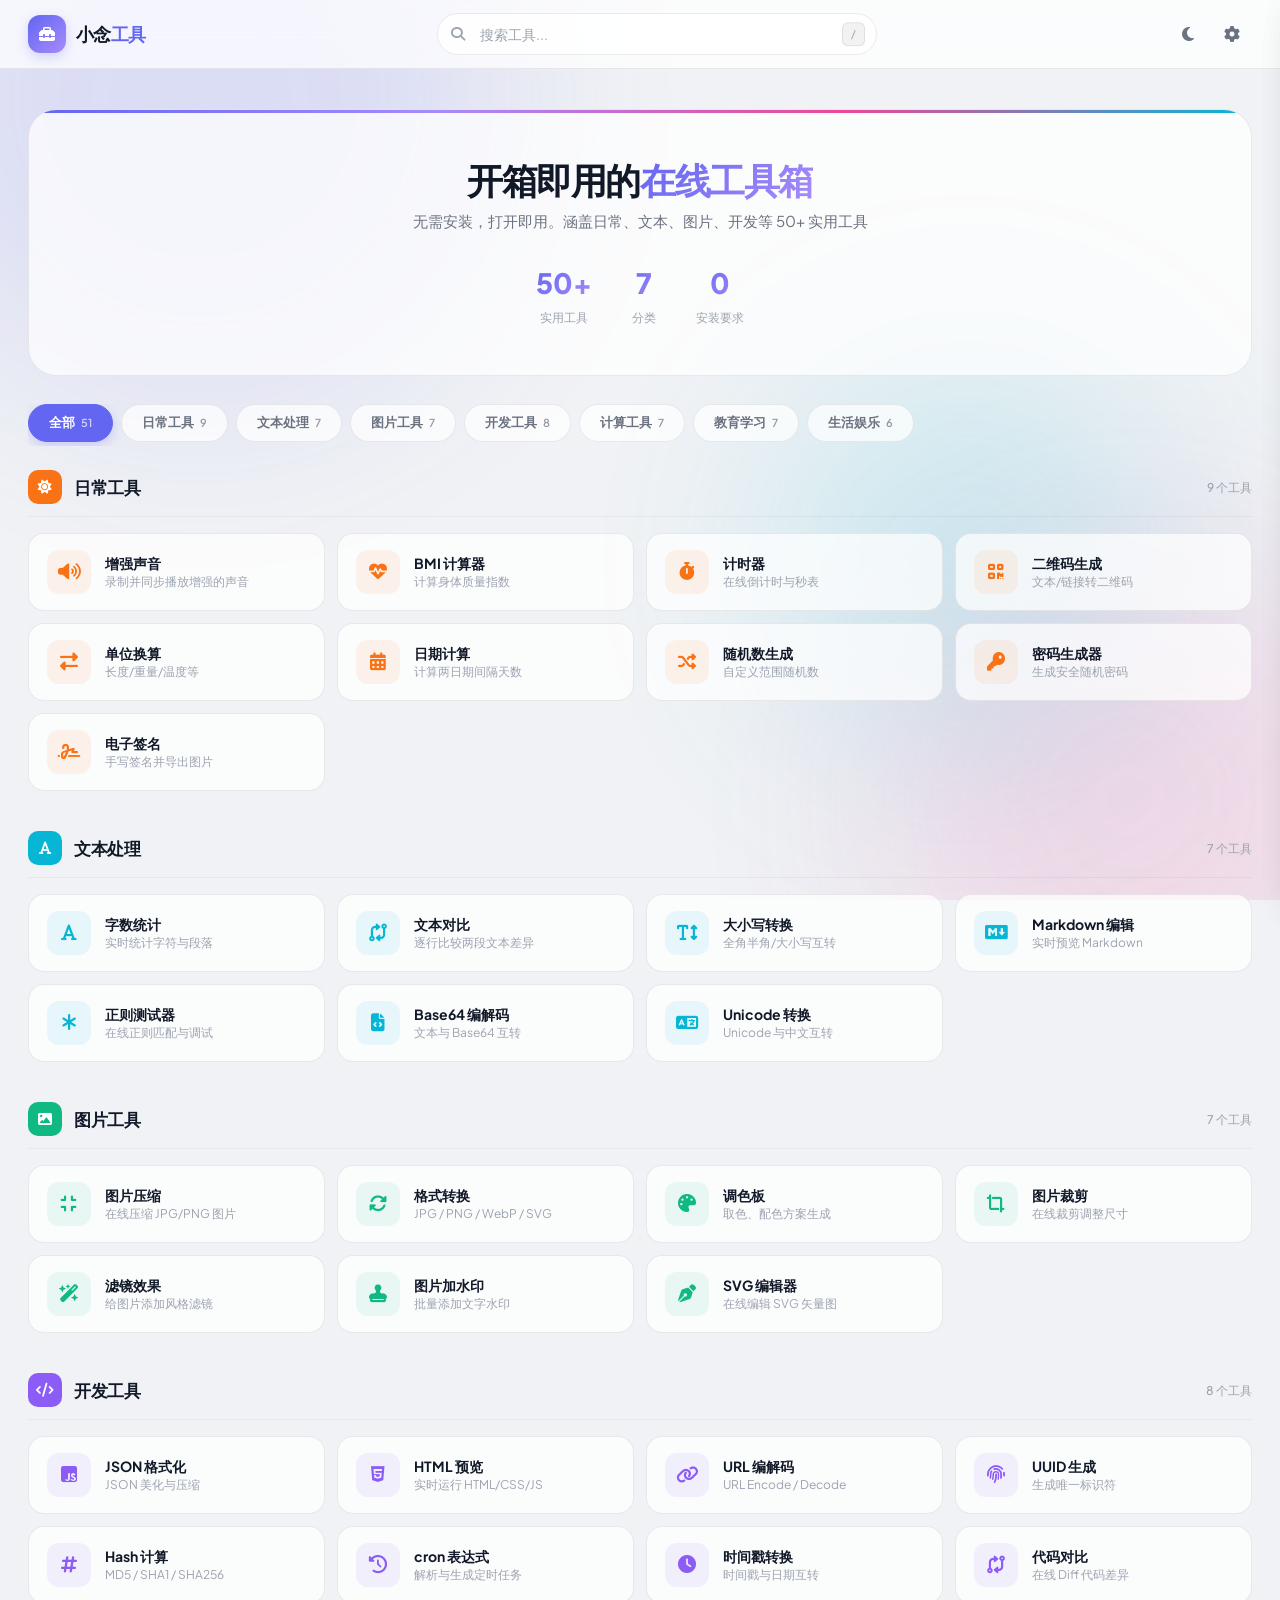
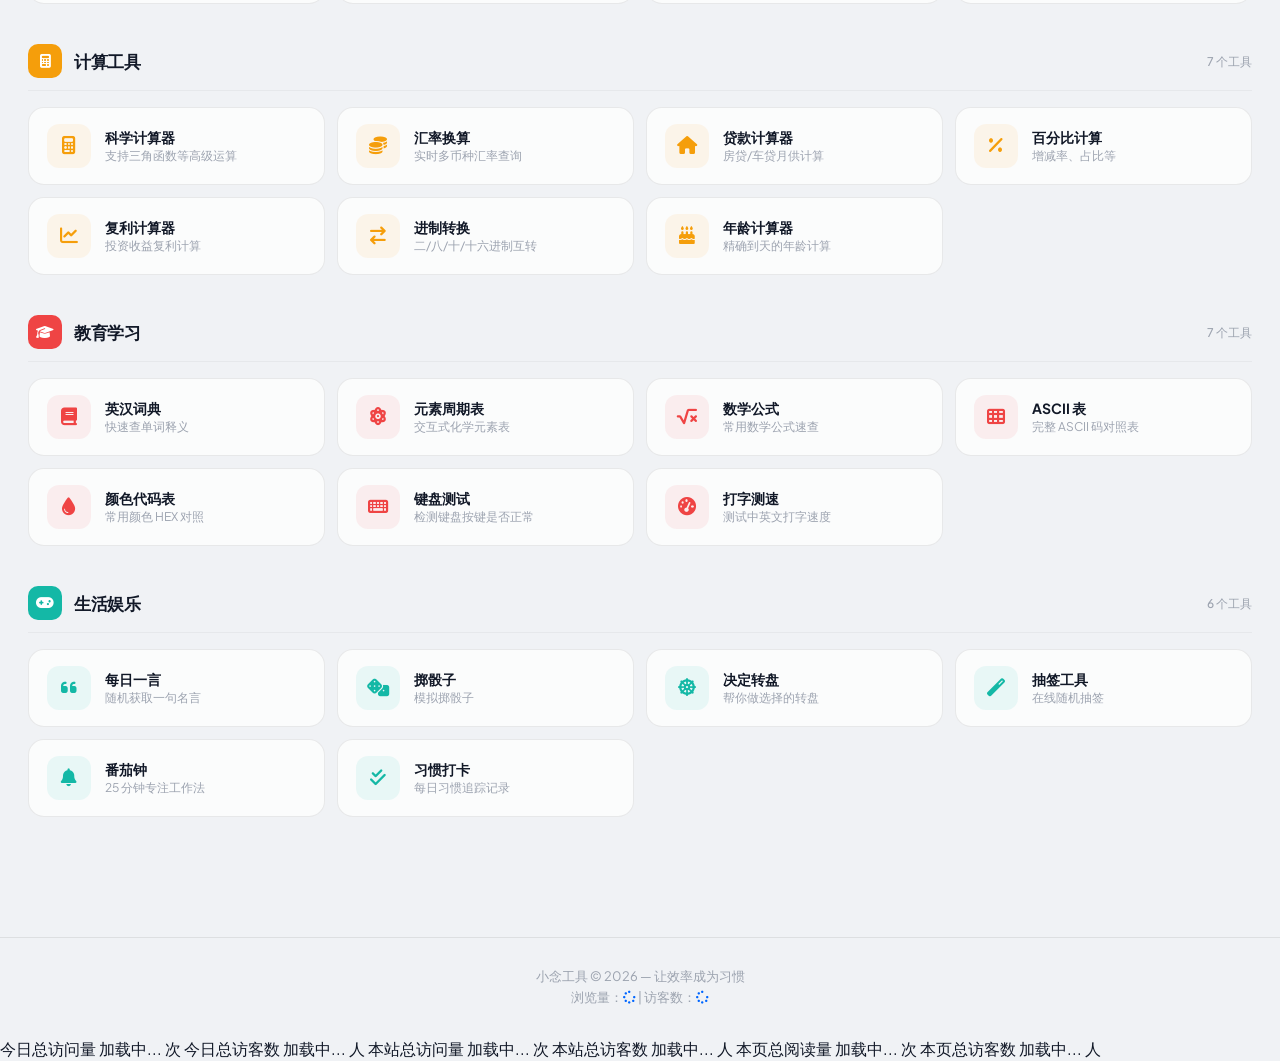
==== index.html @ d6bad523 "更新 index.html" ====
<!DOCTYPE html>
<html lang="zh-CN" data-theme="light" data-glass="off" data-blur="off">
<head>
    <meta charset="UTF-8">
    <meta name="viewport" content="width=device-width, initial-scale=1.0">
    <title>小念工具 — 在线工具箱</title>
    <link rel="preconnect" href="https://fonts.googleapis.com">
    <link rel="preconnect" href="https://fonts.gstatic.com" crossorigin>
    <link href="https://fonts.googleapis.com/css2?family=Plus+Jakarta+Sans:wght@300;400;500;600;700;800&display=swap" rel="stylesheet">
    <link rel="stylesheet" href="https://cdnjs.cloudflare.com/ajax/libs/font-awesome/6.5.1/css/all.min.css">
    <script src="data.js"></script>
    <style>
        /* ========== RESET ========== */
        *, *::before, *::after { margin:0; padding:0; box-sizing:border-box; }

        /* ========== VARIABLES ========== */
        :root {
            --bg: #f0f2f5;
            --bg-solid: #f0f2f5;
            --surface: rgba(255,255,255,0.72);
            --surface-solid: #ffffff;
            --surface-hover: rgba(255,255,255,0.85);
            --text-primary: #111827;
            --text-secondary: #6b7280;
            --text-tertiary: #9ca3af;
            --border: rgba(0,0,0,0.08);
            --border-light: rgba(0,0,0,0.04);
            --shadow-sm: 0 1px 2px rgba(0,0,0,0.05);
            --shadow-md: 0 4px 12px rgba(0,0,0,0.08);
            --shadow-lg: 0 12px 40px rgba(0,0,0,0.12);
            --shadow-hover: 0 8px 30px rgba(0,0,0,0.15);
            --accent: #6366f1;
            --accent-hover: #4f46e5;
            --accent-light: rgba(99,102,241,0.12);
            --accent-glow: rgba(99,102,241,0.25);
            --tag-bg: rgba(0,0,0,0.05);
            --tag-text: #6b7280;
            --search-bg: rgba(255,255,255,0.8);
            --overlay: rgba(0,0,0,0.4);
            --glass-bg: rgba(255,255,255,0.45);
            --glass-border: rgba(255,255,255,0.5);
            --glass-shadow: 0 8px 32px rgba(0,0,0,0.08);
            --radius-sm: 12px;
            --radius-md: 16px;
            --radius-lg: 24px;
            --radius-xl: 28px;
            --radius-full: 100px;
            --header-h: 68px;
            --transition: 0.3s cubic-bezier(0.4,0,0.2,1);
        }

        [data-theme="dark"] {
            --bg: #0f1117;
            --bg-solid: #0f1117;
            --surface: rgba(30,32,42,0.72);
            --surface-solid: #1e202a;
            --surface-hover: rgba(40,42,56,0.85);
            --text-primary: #f1f5f9;
            --text-secondary: #94a3b8;
            --text-tertiary: #64748b;
            --border: rgba(255,255,255,0.08);
            --border-light: rgba(255,255,255,0.04);
            --shadow-sm: 0 1px 2px rgba(0,0,0,0.2);
            --shadow-md: 0 4px 12px rgba(0,0,0,0.3);
            --shadow-lg: 0 12px 40px rgba(0,0,0,0.4);
            --shadow-hover: 0 8px 30px rgba(0,0,0,0.35);
            --accent: #818cf8;
            --accent-hover: #6366f1;
            --accent-light: rgba(129,140,248,0.15);
            --accent-glow: rgba(129,140,248,0.2);
            --tag-bg: rgba(255,255,255,0.06);
            --tag-text: #94a3b8;
            --search-bg: rgba(30,32,42,0.8);
            --overlay: rgba(0,0,0,0.6);
            --glass-bg: rgba(30,32,42,0.5);
            --glass-border: rgba(255,255,255,0.08);
            --glass-shadow: 0 8px 32px rgba(0,0,0,0.25);
        }

        /* ========== BASE ========== */
        html { scroll-behavior: smooth; }
        body {
            font-family: 'Plus Jakarta Sans', -apple-system, sans-serif;
            background: var(--bg);
            color: var(--text-primary);
            line-height: 1.6;
            min-height: 100vh;
            overflow-x: hidden;
            -webkit-font-smoothing: antialiased;
        }
        a { color:inherit; text-decoration:none; }
        button { cursor:pointer; border:none; background:none; font-family:inherit; }
        input, select { font-family:inherit; }

        /* ========== BACKGROUND ========== */
        .bg-layer {
            position: fixed; inset:0; z-index:-2;
            background: var(--bg);
            transition: background var(--transition);
        }
        .bg-gradients {
            position: fixed; inset:0; z-index:-1;
            pointer-events: none;
            overflow: hidden;
        }
        .bg-gradients .orb {
            position: absolute;
            border-radius: 50%;
            filter: blur(100px);
            opacity: 0.15;
            transition: opacity 0.6s ease;
        }
        .bg-gradients .orb-1 {
            width: 600px; height: 600px;
            background: var(--accent);
            top: -200px; left: -100px;
        }
        .bg-gradients .orb-2 {
            width: 500px; height: 500px;
            background: #ec4899;
            bottom: -150px; right: -100px;
        }
        .bg-gradients .orb-3 {
            width: 400px; height: 400px;
            background: #06b6d4;
            top: 40%; left: 60%;
        }

        /* Custom BG image */
        .bg-custom {
            position: fixed; inset:0; z-index:-3;
            background-size: cover;
            background-position: center;
            background-repeat: no-repeat;
            display: none;
        }
        [data-custombg="on"] .bg-custom { display: block; }
        [data-custombg="on"] .bg-layer { background: transparent; }
        [data-custombg="on"] .bg-gradients .orb { opacity: 0.08; }

        /* ========== GLASS MODE ========== */
        [data-glass="on"] .header {
            background: var(--glass-bg) !important;
            backdrop-filter: blur(24px) saturate(1.4);
            -webkit-backdrop-filter: blur(24px) saturate(1.4);
            border-color: var(--glass-border) !important;
        }
        [data-glass="on"] .tool-card {
            background: var(--glass-bg);
            backdrop-filter: blur(16px) saturate(1.2);
            -webkit-backdrop-filter: blur(16px) saturate(1.2);
            border-color: var(--glass-border);
            box-shadow: var(--glass-shadow);
        }
        [data-glass="on"] .cat-tab {
            background: var(--glass-bg);
            backdrop-filter: blur(12px);
            -webkit-backdrop-filter: blur(12px);
            border-color: var(--glass-border);
        }
        [data-glass="on"] .cat-tab.active {
            background: var(--accent);
            border-color: var(--accent);
        }
        [data-glass="on"] .search-input {
            background: var(--glass-bg);
            backdrop-filter: blur(12px);
            -webkit-backdrop-filter: blur(12px);
            border-color: var(--glass-border);
        }
        [data-glass="on"] .settings-panel {
            background: var(--glass-bg);
            backdrop-filter: blur(24px) saturate(1.4);
            -webkit-backdrop-filter: blur(24px) saturate(1.4);
            border-color: var(--glass-border);
        }
        [data-glass="on"] .mobile-nav {
            background: var(--glass-bg);
            backdrop-filter: blur(24px) saturate(1.4);
            -webkit-backdrop-filter: blur(24px) saturate(1.4);
        }
        [data-glass="on"] .hero-card {
            background: var(--glass-bg);
            backdrop-filter: blur(20px);
            -webkit-backdrop-filter: blur(20px);
            border-color: var(--glass-border);
        }
        [data-glass="on"] .icon-btn:hover {
            background: var(--glass-bg);
        }
        [data-glass="on"] .back-to-top {
            background: var(--glass-bg);
            backdrop-filter: blur(16px);
            -webkit-backdrop-filter: blur(16px);
            border-color: var(--glass-border);
        }

        /* ========== HEADER ========== */
        .header {
            position: sticky; top:0; z-index:100;
            background: var(--surface);
            border-bottom: 1px solid var(--border);
            backdrop-filter: blur(20px) saturate(1.2);
            -webkit-backdrop-filter: blur(20px) saturate(1.2);
            transition: all var(--transition);
        }
        .header-inner {
            max-width: 1280px; margin:0 auto;
            padding: 0 28px;
            height: var(--header-h);
            display: flex; align-items:center; justify-content:space-between;
            gap: 16px;
        }
        .logo {
            display: flex; align-items:center; gap:10px;
            flex-shrink:0; font-weight:700; font-size:18px;
        }
        .logo-mark {
            width:38px; height:38px;
            background: linear-gradient(135deg, var(--accent), #a78bfa);
            border-radius: var(--radius-sm);
            display: flex; align-items:center; justify-content:center;
            color:#fff; font-size:16px;
            box-shadow: 0 4px 12px var(--accent-glow);
        }
        .logo-text { font-weight:800; letter-spacing:-0.03em; }
        .logo-text span { color: var(--accent); }

        /* Search */
        .search-wrap {
            flex:1; max-width:440px; position:relative;
        }
        .search-wrap .search-icon {
            position:absolute; left:14px; top:50%; transform:translateY(-50%);
            color:var(--text-tertiary); font-size:14px; pointer-events:none;
        }
        .search-wrap .search-kbd {
            position:absolute; right:12px; top:50%; transform:translateY(-50%);
            font-size:11px; color:var(--text-tertiary);
            background:var(--tag-bg); padding:2px 8px;
            border-radius:6px; border:1px solid var(--border);
            pointer-events:none; font-family:inherit;
        }
        .search-input {
            width:100%; height:42px;
            padding:0 5px 0 42px;
            background: var(--search-bg);
            border:1px solid var(--border);
            border-radius: var(--radius-full);
            font-size:14px; color:var(--text-primary);
            outline:none; transition:all var(--transition);
        }
        .search-input::placeholder { color:var(--text-tertiary); }
        .search-input:focus {
            border-color:var(--accent);
            box-shadow: 0 0 0 3px var(--accent-light);
        }

        /* Header actions */
        .header-actions { display:flex; align-items:center; gap:4px; flex-shrink:0; }
        .icon-btn {
            width:40px; height:40px;
            border-radius:var(--radius-sm);
            display:flex; align-items:center; justify-content:center;
            color:var(--text-secondary); font-size:16px;
            transition:all var(--transition); position:relative;
        }
        .icon-btn:hover { background:var(--tag-bg); color:var(--text-primary); }
        .icon-btn.active { color:var(--accent); background:var(--accent-light); }
        .menu-btn { display:none; }

        /* ========== HERO ========== */
        .hero {
            max-width:1280px; margin:0 auto;
            padding: 40px 28px 0;
        }
        .hero-card {
            background: var(--surface);
            border: 1px solid var(--border);
            border-radius: var(--radius-xl);
            padding: 48px 40px;
            text-align: center;
            position: relative;
            overflow: hidden;
            transition: all var(--transition);
        }
        .hero-card::before {
            content:'';
            position:absolute; top:0; left:0; right:0; height:3px;
            background: linear-gradient(90deg, var(--accent), #a78bfa, #ec4899, #06b6d4);
        }
        .hero-card h1 {
            font-size:36px; font-weight:800;
            letter-spacing:-0.04em; line-height:1.2;
            margin-bottom:8px;
        }
        .hero-card h1 .gradient {
            background: linear-gradient(135deg, var(--accent), #a78bfa);
            -webkit-background-clip:text; -webkit-text-fill-color:transparent;
            background-clip:text;
        }
        .hero-card p {
            font-size:15px; color:var(--text-secondary);
            max-width:500px; margin:0 auto 28px;
        }
        .hero-stats {
            display:flex; justify-content:center; gap:40px;
        }
        .hero-stat { text-align:center; }
        .hero-stat .num {
            font-size:28px; font-weight:800;
            background: linear-gradient(135deg, var(--accent), #a78bfa);
            -webkit-background-clip:text; -webkit-text-fill-color:transparent;
            background-clip:text;
        }
        .hero-stat .label {
            font-size:12px; color:var(--text-tertiary);
            margin-top:2px; font-weight:500;
        }

        /* ========== CATEGORIES ========== */
        .cats-section {
            max-width:1280px; margin:0 auto;
            padding: 28px 28px 0;
        }
        .cat-tabs {
            display:flex; gap:8px;
            overflow-x:auto; padding-bottom:4px;
            scrollbar-width:none;
        }
        .cat-tabs::-webkit-scrollbar { display:none; }
        .cat-tab {
            padding:9px 20px;
            border-radius: var(--radius-full);
            font-size:13px; font-weight:600;
            color:var(--text-secondary);
            background: var(--surface);
            border:1px solid var(--border);
            white-space:nowrap;
            transition:all var(--transition);
            flex-shrink:0;
        }
        .cat-tab:hover {
            border-color:var(--accent); color:var(--accent);
        }
        .cat-tab.active {
            background:var(--accent); color:#fff;
            border-color:var(--accent);
            box-shadow: 0 4px 12px var(--accent-glow);
        }
        .cat-tab .cnt {
            display:inline-block; margin-left:4px;
            font-size:11px; opacity:0.7;
        }

        /* ========== TOOLS GRID ========== */
        .tools-section {
            max-width:1280px; margin:0 auto;
            padding: 24px 28px 80px;
        }
        .cat-group { margin-bottom:40px; }
        .cat-group.hidden { display:none; }
        .cat-head {
            display:flex; align-items:center; gap:12px;
            margin-bottom:16px; padding-bottom:12px;
            border-bottom:1px solid var(--border-light);
        }
        .cat-head .ci {
            width:34px; height:34px;
            border-radius:10px;
            display:flex; align-items:center; justify-content:center;
            font-size:14px; color:#fff; flex-shrink:0;
        }
        .cat-head h2 { font-size:17px; font-weight:700; letter-spacing:-0.02em; }
        .cat-head .cc {
            font-size:12px; color:var(--text-tertiary); margin-left:auto; font-weight:500;
        }

        .tools-grid {
            display:grid;
            grid-template-columns: repeat(auto-fill, minmax(240px,1fr));
            gap:12px;
        }

        .tool-card {
            display:flex; align-items:center; gap:14px;
            padding:16px 18px;
            background:var(--surface);
            border:1px solid var(--border);
            border-radius:var(--radius-md);
            transition:all var(--transition);
            cursor:pointer; position:relative;
            overflow:hidden;
        }
        .tool-card::after {
            content:'';
            position:absolute; inset:0;
            background: linear-gradient(135deg, transparent 50%, var(--accent-light));
            opacity:0; transition:opacity var(--transition);
            pointer-events:none;
        }
        .tool-card:hover {
            transform:translateY(-3px);
            box-shadow:var(--shadow-hover);
            border-color:var(--accent);
        }
        .tool-card:hover::after { opacity:1; }
        .tool-card:hover .tool-icon { transform:scale(1.1); }
        .tool-card:active { transform:translateY(-1px); }

        .tool-icon {
            width:44px; height:44px;
            border-radius:var(--radius-sm);
            display:flex; align-items:center; justify-content:center;
            font-size:18px; flex-shrink:0;
            position:relative; z-index:1;
            transition:transform var(--transition);
        }
        .tool-info { flex:1; min-width:0; position:relative; z-index:1; }
        .tool-name { font-size:14px; font-weight:700; line-height:1.3; margin-bottom:2px; }
        .tool-desc {
            font-size:12px; color:var(--text-tertiary); line-height:1.4;
            white-space:nowrap; overflow:hidden; text-overflow:ellipsis;
        }
        .tool-arrow {
            color:var(--text-tertiary); font-size:12px;
            opacity:0; transform:translateX(-4px);
            transition:all var(--transition);
            position:relative; z-index:1;
        }
        .tool-card:hover .tool-arrow {
            opacity:1; transform:translateX(0); color:var(--accent);
        }

        /* ========== NO RESULTS ========== */
        .no-results { display:none; text-align:center; padding:60px 24px; }
        .no-results.show { display:block; }
        .no-results .icon { font-size:48px; margin-bottom:16px; opacity:0.3; }
        .no-results p { font-size:15px; color:var(--text-secondary); }
        .no-results .hint { font-size:13px; color:var(--text-tertiary); margin-top:4px; }

        /* ========== SETTINGS PANEL ========== */
        .settings-panel {
            position:fixed; top:0; right:-380px;
            width:360px; height:100vh;
            background:var(--surface-solid);
            border-left:1px solid var(--border);
            z-index:300;
            transition:right 0.35s cubic-bezier(0.4,0,0.2,1);
            overflow-y:auto;
            box-shadow:var(--shadow-lg);
        }
        .settings-panel.open { right:0; }
        .settings-overlay {
            position:fixed; inset:0;
            background:var(--overlay);
            z-index:299;
            opacity:0; pointer-events:none;
            transition:opacity 0.3s ease;
        }
        .settings-overlay.open { opacity:1; pointer-events:auto; }

        .sp-header {
            display:flex; align-items:center; justify-content:space-between;
            padding:20px 24px;
            border-bottom:1px solid var(--border);
            position:sticky; top:0;
            background:inherit; z-index:1;
        }
        .sp-header h2 {
            font-size:16px; font-weight:700;
        }
        .sp-close {
            width:36px; height:36px;
            border-radius:var(--radius-sm);
            display:flex; align-items:center; justify-content:center;
            color:var(--text-secondary); font-size:18px;
            transition:all var(--transition);
        }
        .sp-close:hover { background:var(--tag-bg); color:var(--text-primary); }

        .sp-body { padding:24px; }

        /* User card */
        .user-card {
            display:flex; align-items:center; gap:14px;
            padding:20px;
            background:var(--accent-light);
            border-radius:var(--radius-md);
            margin-bottom:24px;
        }
        .user-avatar {
            width:48px; height:48px;
            border-radius:50%;
            background:linear-gradient(135deg, var(--accent), #a78bfa);
            display:flex; align-items:center; justify-content:center;
            color:#fff; font-size:20px; flex-shrink:0;
        }
        .user-info h3 { font-size:15px; font-weight:700; }
        .user-info p { font-size:12px; color:var(--text-secondary); margin-top:2px; }

        .sp-section { margin-bottom:28px; }
        .sp-section-title {
            font-size:11px; font-weight:700;
            text-transform:uppercase; letter-spacing:0.08em;
            color:var(--text-tertiary); margin-bottom:14px;
            padding:0 4px;
        }

        /* Toggle row */
        .toggle-row {
            display:flex; align-items:center; justify-content:space-between;
            padding:12px 4px;
        }
        .toggle-row + .toggle-row { border-top:1px solid var(--border-light); }
        .toggle-info { display:flex; align-items:center; gap:12px; }
        .toggle-icon {
            width:36px; height:36px;
            border-radius:10px;
            display:flex; align-items:center; justify-content:center;
            font-size:14px; color:var(--accent);
            background:var(--accent-light); flex-shrink:0;
        }
        .toggle-text .tt { font-size:14px; font-weight:600; }
        .toggle-text .td { font-size:12px; color:var(--text-tertiary); margin-top:1px; }

        /* Toggle switch */
        .switch {
            position:relative; width:48px; height:28px; flex-shrink:0;
        }
        .switch input { opacity:0; width:0; height:0; }
        .switch .slider {
            position:absolute; inset:0;
            background:var(--border);
            border-radius:var(--radius-full);
            cursor:pointer; transition:all var(--transition);
        }
        .switch .slider::before {
            content:'';
            position:absolute; width:22px; height:22px;
            left:3px; top:3px;
            background:#fff; border-radius:50%;
            transition:all var(--transition);
            box-shadow: 0 1px 3px rgba(0,0,0,0.15);
        }
        .switch input:checked + .slider {
            background:var(--accent);
        }
        .switch input:checked + .slider::before {
            transform:translateX(20px);
        }

        /* Upload area */
        .upload-area {
            border:2px dashed var(--border);
            border-radius:var(--radius-md);
            padding:24px;
            text-align:center;
            cursor:pointer;
            transition:all var(--transition);
            position:relative;
            overflow:hidden;
        }
        .upload-area:hover {
            border-color:var(--accent);
            background:var(--accent-light);
        }
        .upload-area .ua-icon {
            font-size:28px; color:var(--text-tertiary);
            margin-bottom:8px;
        }
        .upload-area .ua-text {
            font-size:13px; color:var(--text-secondary); font-weight:500;
        }
        .upload-area .ua-hint {
            font-size:11px; color:var(--text-tertiary); margin-top:4px;
        }
        .upload-area input { display:none; }

        .bg-preview {
            display:none; margin-top:12px;
            border-radius:var(--radius-sm);
            overflow:hidden; position:relative;
        }
        .bg-preview.show { display:block; }
        .bg-preview img {
            width:100%; height:120px;
            object-fit:cover; display:block;
        }
        .bg-preview .remove-bg {
            position:absolute; top:8px; right:8px;
            width:28px; height:28px;
            border-radius:50%;
            background:rgba(0,0,0,0.5); color:#fff;
            display:flex; align-items:center; justify-content:center;
            font-size:12px; transition:all var(--transition);
        }
        .bg-preview .remove-bg:hover { background:rgba(239,68,68,0.8); }

        /* Login button */
        .login-btn {
            width:100%; padding:12px;
            background:var(--accent); color:#fff;
            border-radius:var(--radius-full);
            font-size:14px; font-weight:600;
            transition:all var(--transition);
            display:flex; align-items:center; justify-content:center; gap:8px;
        }
        .login-btn:hover {
            background:var(--accent-hover);
            box-shadow:0 4px 16px var(--accent-glow);
        }

        /* ========== MOBILE NAV ========== */
        .mobile-overlay {
            display:none; position:fixed; inset:0;
            background:var(--overlay); z-index:200;
            opacity:0; transition:opacity 0.3s ease;
        }
        .mobile-overlay.open { display:block; opacity:1; }
        .mobile-nav {
            position:fixed; top:0; right:-300px;
            width:280px; height:100vh;
            background:var(--surface-solid);
            z-index:201;
            transition:right 0.35s cubic-bezier(0.4,0,0.2,1);
            padding:20px; overflow-y:auto;
            box-shadow:var(--shadow-lg);
        }
        .mobile-nav.open { right:0; }
        .mn-header {
            display:flex; align-items:center; justify-content:space-between;
            margin-bottom:24px;
        }
        .mn-close {
            width:36px; height:36px;
            border-radius:var(--radius-sm);
            display:flex; align-items:center; justify-content:center;
            color:var(--text-secondary); font-size:18px;
        }
        .mn-close:hover { background:var(--tag-bg); }
        .mn-section { margin-bottom:20px; }
        .mn-section h3 {
            font-size:11px; font-weight:700;
            text-transform:uppercase; letter-spacing:0.08em;
            color:var(--text-tertiary); margin-bottom:8px; padding:0 8px;
        }
        .mn-item {
            display:flex; align-items:center; gap:12px;
            padding:10px 8px; border-radius:var(--radius-sm);
            font-size:14px; color:var(--text-secondary);
            transition:all var(--transition);
        }
        .mn-item:hover { background:var(--tag-bg); color:var(--text-primary); }
        .mn-item i { width:20px; text-align:center; }
        .mn-divider { height:1px; background:var(--border); margin:16px 0; }

        /* ========== BACK TO TOP ========== */
        .back-to-top {
            position:fixed; bottom:28px; right:28px;
            width:46px; height:46px;
            border-radius:50%;
            background:var(--surface-solid);
            border:1px solid var(--border);
            box-shadow:var(--shadow-md);
            display:flex; align-items:center; justify-content:center;
            color:var(--text-secondary); font-size:16px;
            z-index:50; opacity:0;
            transform:translateY(10px);
            pointer-events:none;
            transition:all var(--transition);
        }
        .back-to-top.show {
            opacity:1; transform:translateY(0); pointer-events:auto;
        }
        .back-to-top:hover {
            background:var(--accent); color:#fff;
            border-color:var(--accent);
            box-shadow:0 4px 16px var(--accent-glow);
        }

        /* ========== FOOTER ========== */
        .footer {
            border-top:1px solid var(--border);
            padding:28px; text-align:center;
        }
        .footer p { font-size:13px; color:var(--text-tertiary); }

        /* ========== THEME TRANSITION ========== */
        .theme-transition,
        .theme-transition * { transition: background 0.4s ease, color 0.4s ease, border-color 0.4s ease, box-shadow 0.4s ease !important; }

        /* ========== RESPONSIVE ========== */
        @media (max-width:768px) {
            :root { --header-h:58px; }
            .hero { padding:24px 16px 0; }
            .hero-card { padding:32px 20px; }
            .hero-card h1 { font-size:24px; }
            .hero-card p { font-size:14px; }
            .hero-stats { gap:24px; }
            .hero-stat .num { font-size:22px; }

            .header-inner { padding:0 16px; gap:10px; }
            .logo-text { display:none; }
            .search-wrap .search-kbd { display:none; }
            .menu-btn { display:flex; }

            .cats-section { padding:20px 16px 0; }
            .cat-tab { padding:7px 14px; font-size:12px; }

            .tools-section { padding:20px 16px 60px; }
            .tools-grid { grid-template-columns: 1fr 1fr; gap:10px; }
            .tool-card { padding:12px; gap:10px; }
            .tool-icon { width:38px; height:38px; font-size:15px; }
            .tool-name { font-size:13px; }
            .tool-desc { font-size:11px; }
            .tool-arrow { display:none; }
            .cat-head h2 { font-size:15px; }

            .settings-panel { width:100%; right:-100%; }
        }

        @media (max-width:400px) {
            .tools-grid { grid-template-columns:1fr; }
        }

        @media (min-width:1024px) {
            .tools-grid { grid-template-columns: repeat(4,1fr); }
        }

        /* ========== SCROLLBAR ========== */
        ::-webkit-scrollbar { width:6px; }
        ::-webkit-scrollbar-track { background:transparent; }
        ::-webkit-scrollbar-thumb { background:var(--border); border-radius:3px; }
        ::-webkit-scrollbar-thumb:hover { background:var(--text-tertiary); }
    </style>
</head>
<body>

    <!-- Background layers -->
    <div class="bg-custom" id="bgCustom"></div>
    <div class="bg-layer"></div>
    <div class="bg-gradients">
        <div class="orb orb-1"></div>
        <div class="orb orb-2"></div>
        <div class="orb orb-3"></div>
    </div>

    <!-- ===== HEADER ===== -->
    <header class="header">
        <div class="header-inner">
            <a href="#" class="logo" onclick="resetAll();return false;">
                <div class="logo-mark"><i class="fa-solid fa-toolbox"></i></div>
                <div class="logo-text">小念<span>工具</span></div>
            </a>
            <div class="search-wrap">
                <i class="fa-solid fa-magnifying-glass search-icon"></i>
                <input type="text" class="search-input" id="searchInput" placeholder="搜索工具..." autocomplete="off">
                <span class="search-kbd">/</span>
            </div>
            <div class="header-actions">
                <button class="icon-btn" id="themeToggle" title="切换主题">
                    <i class="fa-solid fa-moon"></i>
                </button>
                <button class="icon-btn" id="settingsBtn" title="设置">
                    <i class="fa-solid fa-gear"></i>
                </button>
                <button class="icon-btn menu-btn" id="menuBtn" title="菜单">
                    <i class="fa-solid fa-bars"></i>
                </button>
            </div>
        </div>
    </header>

    <!-- ===== HERO ===== -->
    <section class="hero">
        <div class="hero-card">
            <h1>开箱即用的<span class="gradient">在线工具箱</span></h1>
            <p>无需安装，打开即用。涵盖日常、文本、图片、开发等 50+ 实用工具</p>
            <div class="hero-stats">
                <div class="hero-stat"><div class="num">50+</div><div class="label">实用工具</div></div>
                <div class="hero-stat"><div class="num">7</div><div class="label">分类</div></div>
                <div class="hero-stat"><div class="num">0</div><div class="label">安装要求</div></div>
            </div>
        </div>
    </section>

    <!-- ===== CATEGORIES ===== -->
    <section class="cats-section">
        <div class="cat-tabs" id="catTabs"></div>
    </section>

    <!-- ===== TOOLS ===== -->
    <main class="tools-section" id="toolsContainer"></main>

    <!-- No results -->
    <div class="no-results" id="noResults">
        <div class="icon"><i class="fa-regular fa-face-meh"></i></div>
        <p>没有找到相关工具</p>
        <div class="hint">换个关键词试试</div>
    </div>

    <!-- ===== FOOTER ===== -->
    <footer class="footer">
        <p>小念工具 &copy; 2026 &mdash; 让效率成为习惯<br>浏览量：<span id="busuanzi_site_pv" style="color:#0066ff;font-weight:bold"><i class="fa fa-spinner fa-spin"></i></span> | 访客数：<span id="busuanzi_site_uv" style="color:#0066ff;font-weight:bold"><i class="fa fa-spinner fa-spin"></i></span></p>
    </footer>
<script src="//cdn.busuanzi.cc/busuanzi/3.6.9/busuanzi.min.js" defer></script>
今日总访问量 <span id="busuanzi_today_pv">加载中...</span> 次
今日总访客数 <span id="busuanzi_today_uv">加载中...</span> 人
本站总访问量 <span id="busuanzi_site_pv">加载中...</span> 次
本站总访客数 <span id="busuanzi_site_uv">加载中...</span> 人
本页总阅读量 <span id="busuanzi_page_pv">加载中...</span> 次
本页总访客数 <span id="busuanzi_page_uv">加载中...</span> 人
    <!-- ===== SETTINGS PANEL ===== -->
    <div class="settings-overlay" id="settingsOverlay"></div>
    <aside class="settings-panel" id="settingsPanel">
        <div class="sp-header">
            <h2>设置</h2>
            <button class="sp-close" id="spClose"><i class="fa-solid fa-xmark"></i></button>
        </div>
        <div class="sp-body">
            <!-- 外观设置 -->
            <div class="sp-section">
                <div class="sp-section-title">外观设置</div>

                <div class="toggle-row">
                    <div class="toggle-info">
                        <div class="toggle-icon"><i class="fa-solid fa-circle-half-stroke"></i></div>
                        <div class="toggle-text">
                            <div class="tt">深色模式</div>
                            <div class="td">切换亮色 / 暗色主题</div>
                        </div>
                    </div>
                    <label class="switch">
                        <input type="checkbox" id="darkModeToggle">
                        <span class="slider"></span>
                    </label>
                </div>

                <div class="toggle-row">
                    <div class="toggle-info">
                        <div class="toggle-icon"><i class="fa-solid fa-droplet"></i></div>
                        <div class="toggle-text">
                            <div class="tt">玻璃质感</div>
                            <div class="td">卡片与面板显示毛玻璃效果</div>
                        </div>
                    </div>
                    <label class="switch">
                        <input type="checkbox" id="glassToggle">
                        <span class="slider"></span>
                    </label>
                </div>

                <div class="toggle-row">
                    <div class="toggle-info">
                        <div class="toggle-icon"><i class="fa-solid fa-wand-magic-sparkles"></i></div>
                        <div class="toggle-text">
                            <div class="tt">背景模糊</div>
                            <div class="td">对自定义背景图应用模糊</div>
                        </div>
                    </div>
                    <label class="switch">
                        <input type="checkbox" id="blurToggle">
                        <span class="slider"></span>
                    </label>
                </div>
            </div>

            <!-- 背景设置 -->
            <div class="sp-section">
                <div class="sp-section-title">自定义背景</div>

                <div class="upload-area" id="uploadArea">
                    <div class="ua-icon"><i class="fa-solid fa-cloud-arrow-up"></i></div>
                    <div class="ua-text">点击或拖拽上传背景图片</div>
                    <div class="ua-hint">支持 JPG / PNG / WebP，建议 1920x1080</div>
                    <input type="file" id="bgUpload" accept="image/*">
                </div>

                <div class="bg-preview" id="bgPreview">
                    <img id="bgPreviewImg" src="" alt="背景预览">
                    <button class="remove-bg" id="removeBg" title="移除背景"><i class="fa-solid fa-xmark"></i></button>
                </div>

                <div style="height:12px"></div>

                <div class="toggle-row" style="padding:8px 4px">
                    <div class="toggle-info">
                        <div class="toggle-icon"><i class="fa-solid fa-image"></i></div>
                        <div class="toggle-text">
                            <div class="tt">启用自定义背景</div>
                            <div class="td">开启后使用上传的图片作为背景</div>
                        </div>
                    </div>
                    <label class="switch">
                        <input type="checkbox" id="customBgToggle">
                        <span class="slider"></span>
                    </label>
                </div>
            </div>

            <!-- 使用提示 -->
            <div class="sp-section">
                <div class="sp-section-title">推荐搭配</div>
                <div style="padding:12px 4px; font-size:13px; color:var(--text-secondary); line-height:1.7;">
                    <p style="margin-bottom:8px"><strong style="color:var(--text-primary)">最佳效果：</strong></p>
                    <p>1. 上传一张高清风景或渐变背景图</p>
                    <p>2. 开启「玻璃质感」让卡片呈现毛玻璃效果</p>
                    <p>3. 开启「背景模糊」让背景更加柔和</p>
                    <p>4. 三者搭配使用，界面即刻焕然一新</p>
                </div>
            </div>
        </div>
    </aside>

    <!-- ===== MOBILE NAV ===== -->
    <div class="mobile-overlay" id="mobileOverlay"></div>
    <nav class="mobile-nav" id="mobileNav">
        <div class="mn-header">
            <div class="logo">
                <div class="logo-mark"><i class="fa-solid fa-toolbox"></i></div>
                <div class="logo-text">工具<span>盒子</span></div>
            </div>
            <button class="mn-close" id="mnClose"><i class="fa-solid fa-xmark"></i></button>
        </div>
        <div class="mn-section">
            <h3>快捷操作</h3>
            <a class="mn-item" id="mnSettings"><i class="fa-solid fa-gear"></i><span>设置面板</span></a>
            <a class="mn-item" id="mnTheme"><i class="fa-solid fa-circle-half-stroke"></i><span>切换主题</span></a>
        </div>
        <div class="mn-divider"></div>
        <div class="mn-section">
            <h3>分类</h3>
            <div id="mnCategories"></div>
        </div>
    </nav>

    <!-- Back to top -->
    <button class="back-to-top" id="backToTop"><i class="fa-solid fa-arrow-up"></i></button>

<script async src="https://busuanzi.ibruce.info/busuanzi/2.3/busuanzi.pure.mini.js"></script>

    <script>
    // ==================== RENDER ====================
    const container = document.getElementById('toolsContainer');
    const noResults = document.getElementById('noResults');
    const tabsEl = document.getElementById('catTabs');

    // Build category tabs
    function buildTabs() {
        let html = `<button class="cat-tab active" data-cat="all">全部 <span class="cnt">${tools.length}</span></button>`;
        catOrder.forEach(k => {
            const c = cats[k];
            const n = tools.filter(t=>t.cat===k).length;
            html += `<button class="cat-tab" data-cat="${k}">${c.name} <span class="cnt">${n}</span></button>`;
        });
        tabsEl.innerHTML = html;
    }

    // Build mobile categories
    function buildMobileCats() {
        const el = document.getElementById('mnCategories');
        let html = `<a class="mn-item" data-mcat="all"><i class="fa-solid fa-border-all"></i><span>全部工具</span></a>`;
        catOrder.forEach(k => {
            const c = cats[k];
            html += `<a class="mn-item" data-mcat="${k}"><i class="${c.icon}"></i><span>${c.name}</span></a>`;
        });
        el.innerHTML = html;

        el.querySelectorAll('[data-mcat]').forEach(a => {
            a.addEventListener('click', e => {
                e.preventDefault();
                setCat(a.dataset.mcat);
                closeMobileNav();
                window.scrollTo({top:0, behavior:'smooth'});
            });
        });
    }

    function renderTools(filterCat='all', q='') {
        container.innerHTML = '';
        const query = q.toLowerCase().trim();
        let count = 0;
        const showCats = filterCat==='all' ? catOrder : [filterCat];

        showCats.forEach(ck => {
            const ci = cats[ck];
            const items = tools.filter(t => {
                if (t.cat !== ck) return false;
                if (query) return t.name.toLowerCase().includes(query) || t.desc.toLowerCase().includes(query);
                return true;
            });
            if (!items.length) return;
            count += items.length;

            const g = document.createElement('div');
            g.className = 'cat-group';
            g.innerHTML = `
                <div class="cat-head">
                    <div class="ci" style="background:${ci.color}"><i class="${ci.icon}"></i></div>
                    <h2>${ci.name}</h2>
                    <span class="cc">${items.length} 个工具</span>
                </div>
                <div class="tools-grid">
                    ${items.map(t => `
                        <a class="tool-card" href="${t.url}" title="${t.name} — ${t.desc}">
                            <div class="tool-icon" style="background:${ci.color}14;color:${ci.color}">
                                <i class="${t.icon}"></i>
                            </div>
                            <div class="tool-info">
                                <div class="tool-name">${hl(t.name,query)}</div>
                                <div class="tool-desc">${t.desc}</div>
                            </div>
                            <div class="tool-arrow"><i class="fa-solid fa-chevron-right"></i></div>
                        </a>
                    `).join('')}
                </div>`;
            container.appendChild(g);

            g.querySelectorAll('.tool-card').forEach((card,i) => {
                card.style.opacity='0'; card.style.transform='translateY(14px)';
                setTimeout(()=>{
                    card.style.transition='opacity 0.4s ease, transform 0.4s ease, box-shadow 0.25s ease, border-color 0.25s ease';
                    card.style.opacity='1'; card.style.transform='translateY(0)';
                }, 30 + i*25);
            });
        });

        noResults.classList.toggle('show', count===0);
    }

    function hl(text, q) {
        if (!q) return text;
        const r = new RegExp(`(${q.replace(/[.*+?^${}()|[\]\\]/g,'\\$&')})`, 'gi');
        return text.replace(r, '<mark style="background:var(--accent-light);color:var(--accent);border-radius:3px;padding:0 2px;">$1</mark>');
    }

    function setCat(cat) {
        tabsEl.querySelectorAll('.cat-tab').forEach(t => t.classList.toggle('active', t.dataset.cat===cat));
        activeCat = cat;
        renderTools(cat, document.getElementById('searchInput').value);
    }

    // ==================== TABS CLICK ====================
    let activeCat = 'all';
    tabsEl.addEventListener('click', e => {
        const tab = e.target.closest('.cat-tab');
        if (!tab) return;
        setCat(tab.dataset.cat);
    });

    // ==================== SEARCH ====================
    let searchTimer;
    document.getElementById('searchInput').addEventListener('input', e => {
        clearTimeout(searchTimer);
        searchTimer = setTimeout(() => renderTools(activeCat, e.target.value), 120);
    });

    // Keyboard shortcut
    document.addEventListener('keydown', e => {
        if (e.key === '/' && document.activeElement.tagName !== 'INPUT') {
            e.preventDefault();
            document.getElementById('searchInput').focus();
        }
        if (e.key === 'Escape') {
            closeSettings(); closeMobileNav();
            document.getElementById('searchInput').blur();
        }
    });

    // ==================== THEME ====================
    const html = document.documentElement;
    const themeBtn = document.getElementById('themeToggle');
    const darkToggle = document.getElementById('darkModeToggle');

    function applyTheme(t) {
        html.classList.add('theme-transition');
        html.setAttribute('data-theme', t);
        localStorage.setItem('tb-theme', t);
        themeBtn.querySelector('i').className = t==='dark' ? 'fa-solid fa-sun' : 'fa-solid fa-moon';
        darkToggle.checked = t==='dark';
        setTimeout(()=>html.classList.remove('theme-transition'), 500);
    }

    const saved = localStorage.getItem('tb-theme');
    const prefersDark = window.matchMedia('(prefers-color-scheme:dark)').matches;
    applyTheme(saved || (prefersDark ? 'dark' : 'light'));

    themeBtn.addEventListener('click', () => applyTheme(html.getAttribute('data-theme')==='dark' ? 'light' : 'dark'));
    darkToggle.addEventListener('change', () => applyTheme(darkToggle.checked ? 'dark' : 'light'));

    // ==================== GLASS TOGGLE ====================
    const glassToggle = document.getElementById('glassToggle');
    function applyGlass(on) {
        html.setAttribute('data-glass', on ? 'on' : 'off');
        localStorage.setItem('tb-glass', on ? 'on' : 'off');
        glassToggle.checked = on;
    }
    applyGlass(localStorage.getItem('tb-glass')==='on');
    glassToggle.addEventListener('change', () => applyGlass(glassToggle.checked));

    // ==================== BLUR TOGGLE ====================
    const blurToggle = document.getElementById('blurToggle');
    function applyBlur(on) {
        const bgC = document.getElementById('bgCustom');
        if (on) {
            bgC.style.filter = 'blur(12px) brightness(0.95)';
            bgC.style.transform = 'scale(1.08)';
        } else {
            bgC.style.filter = '';
            bgC.style.transform = '';
        }
        localStorage.setItem('tb-blur', on ? 'on' : 'off');
        blurToggle.checked = on;
    }
    applyBlur(localStorage.getItem('tb-blur')==='on');
    blurToggle.addEventListener('change', () => applyBlur(blurToggle.checked));

    // ==================== CUSTOM BG ====================
    const bgUpload = document.getElementById('bgUpload');
    const uploadArea = document.getElementById('uploadArea');
    const bgCustom = document.getElementById('bgCustom');
    const bgPreview = document.getElementById('bgPreview');
    const bgPreviewImg = document.getElementById('bgPreviewImg');
    const customBgToggle = document.getElementById('customBgToggle');
    const removeBgBtn = document.getElementById('removeBg');

    function applyCustomBg(on) {
        html.setAttribute('data-custombg', on ? 'on' : 'off');
        localStorage.setItem('tb-custombg', on ? 'on' : 'off');
        customBgToggle.checked = on;
    }

    // Restore saved bg
    const savedBg = localStorage.getItem('tb-bg-image');
    if (savedBg) {
        bgCustom.style.backgroundImage = `url(${savedBg})`;
        bgPreviewImg.src = savedBg;
        bgPreview.classList.add('show');
    }
    applyCustomBg(localStorage.getItem('tb-custombg')==='on');

    customBgToggle.addEventListener('change', () => {
        if (customBgToggle.checked && !savedBg) {
            customBgToggle.checked = false;
            uploadArea.style.borderColor = 'var(--accent)';
            setTimeout(()=>uploadArea.style.borderColor='', 1000);
            return;
        }
        applyCustomBg(customBgToggle.checked);
    });

    uploadArea.addEventListener('click', () => bgUpload.click());
    uploadArea.addEventListener('dragover', e => { e.preventDefault(); uploadArea.style.borderColor='var(--accent)'; uploadArea.style.background='var(--accent-light)'; });
    uploadArea.addEventListener('dragleave', () => { uploadArea.style.borderColor=''; uploadArea.style.background=''; });
    uploadArea.addEventListener('drop', e => {
        e.preventDefault();
        uploadArea.style.borderColor=''; uploadArea.style.background='';
        if (e.dataTransfer.files.length) handleBgFile(e.dataTransfer.files[0]);
    });
    bgUpload.addEventListener('change', () => { if (bgUpload.files.length) handleBgFile(bgUpload.files[0]); });

    function handleBgFile(file) {
        if (!file.type.startsWith('image/')) return;
        const reader = new FileReader();
        reader.onload = e => {
            const dataUrl = e.target.result;
            bgCustom.style.backgroundImage = `url(${dataUrl})`;
            bgPreviewImg.src = dataUrl;
            bgPreview.classList.add('show');
            localStorage.setItem('tb-bg-image', dataUrl);
            localStorage.setItem('tb-bg-saved', 'true');
            applyCustomBg(true);
            // Auto-enable glass for best effect
            if (!glassToggle.checked) {
                applyGlass(true);
            }
        };
        reader.readAsDataURL(file);
    }

    removeBgBtn.addEventListener('click', () => {
        bgCustom.style.backgroundImage = '';
        bgPreview.classList.remove('show');
        bgPreviewImg.src = '';
        localStorage.removeItem('tb-bg-image');
        localStorage.removeItem('tb-bg-saved');
        applyCustomBg(false);
        bgUpload.value = '';
    });

    // ==================== SETTINGS PANEL ====================
    const settingsBtn = document.getElementById('settingsBtn');
    const settingsPanel = document.getElementById('settingsPanel');
    const settingsOverlay = document.getElementById('settingsOverlay');
    const spClose = document.getElementById('spClose');

    function openSettings() {
        settingsPanel.classList.add('open');
        settingsOverlay.classList.add('open');
        document.body.style.overflow='hidden';
    }
    function closeSettings() {
        settingsPanel.classList.remove('open');
        settingsOverlay.classList.remove('open');
        document.body.style.overflow='';
    }
    settingsBtn.addEventListener('click', openSettings);
    spClose.addEventListener('click', closeSettings);
    settingsOverlay.addEventListener('click', closeSettings);

    // ==================== MOBILE NAV ====================
    const menuBtn = document.getElementById('menuBtn');
    const mobileNav = document.getElementById('mobileNav');
    const mobileOverlay = document.getElementById('mobileOverlay');
    const mnClose = document.getElementById('mnClose');

    function openMobileNav() {
        mobileNav.classList.add('open');
        mobileOverlay.classList.add('open');
        document.body.style.overflow='hidden';
    }
    function closeMobileNav() {
        mobileNav.classList.remove('open');
        mobileOverlay.classList.remove('open');
        document.body.style.overflow='';
    }
    menuBtn.addEventListener('click', openMobileNav);
    mnClose.addEventListener('click', closeMobileNav);
    mobileOverlay.addEventListener('click', closeMobileNav);

    document.getElementById('mnSettings').addEventListener('click', e => {
        e.preventDefault(); closeMobileNav(); openSettings();
    });
    document.getElementById('mnTheme').addEventListener('click', e => {
        e.preventDefault(); applyTheme(html.getAttribute('data-theme')==='dark'?'light':'dark');
    });

    // ==================== BACK TO TOP ====================
    const backBtn = document.getElementById('backToTop');
    window.addEventListener('scroll', () => backBtn.classList.toggle('show', window.scrollY > 400));
    backBtn.addEventListener('click', () => window.scrollTo({top:0, behavior:'smooth'}));

    // ==================== RESET ====================
    function resetAll() {
        document.getElementById('searchInput').value = '';
        setCat('all');
        window.scrollTo({top:0, behavior:'smooth'});
    }

    // ==================== INIT ====================
    buildTabs();
    buildMobileCats();
    renderTools();
    </script>
</body>
</html>
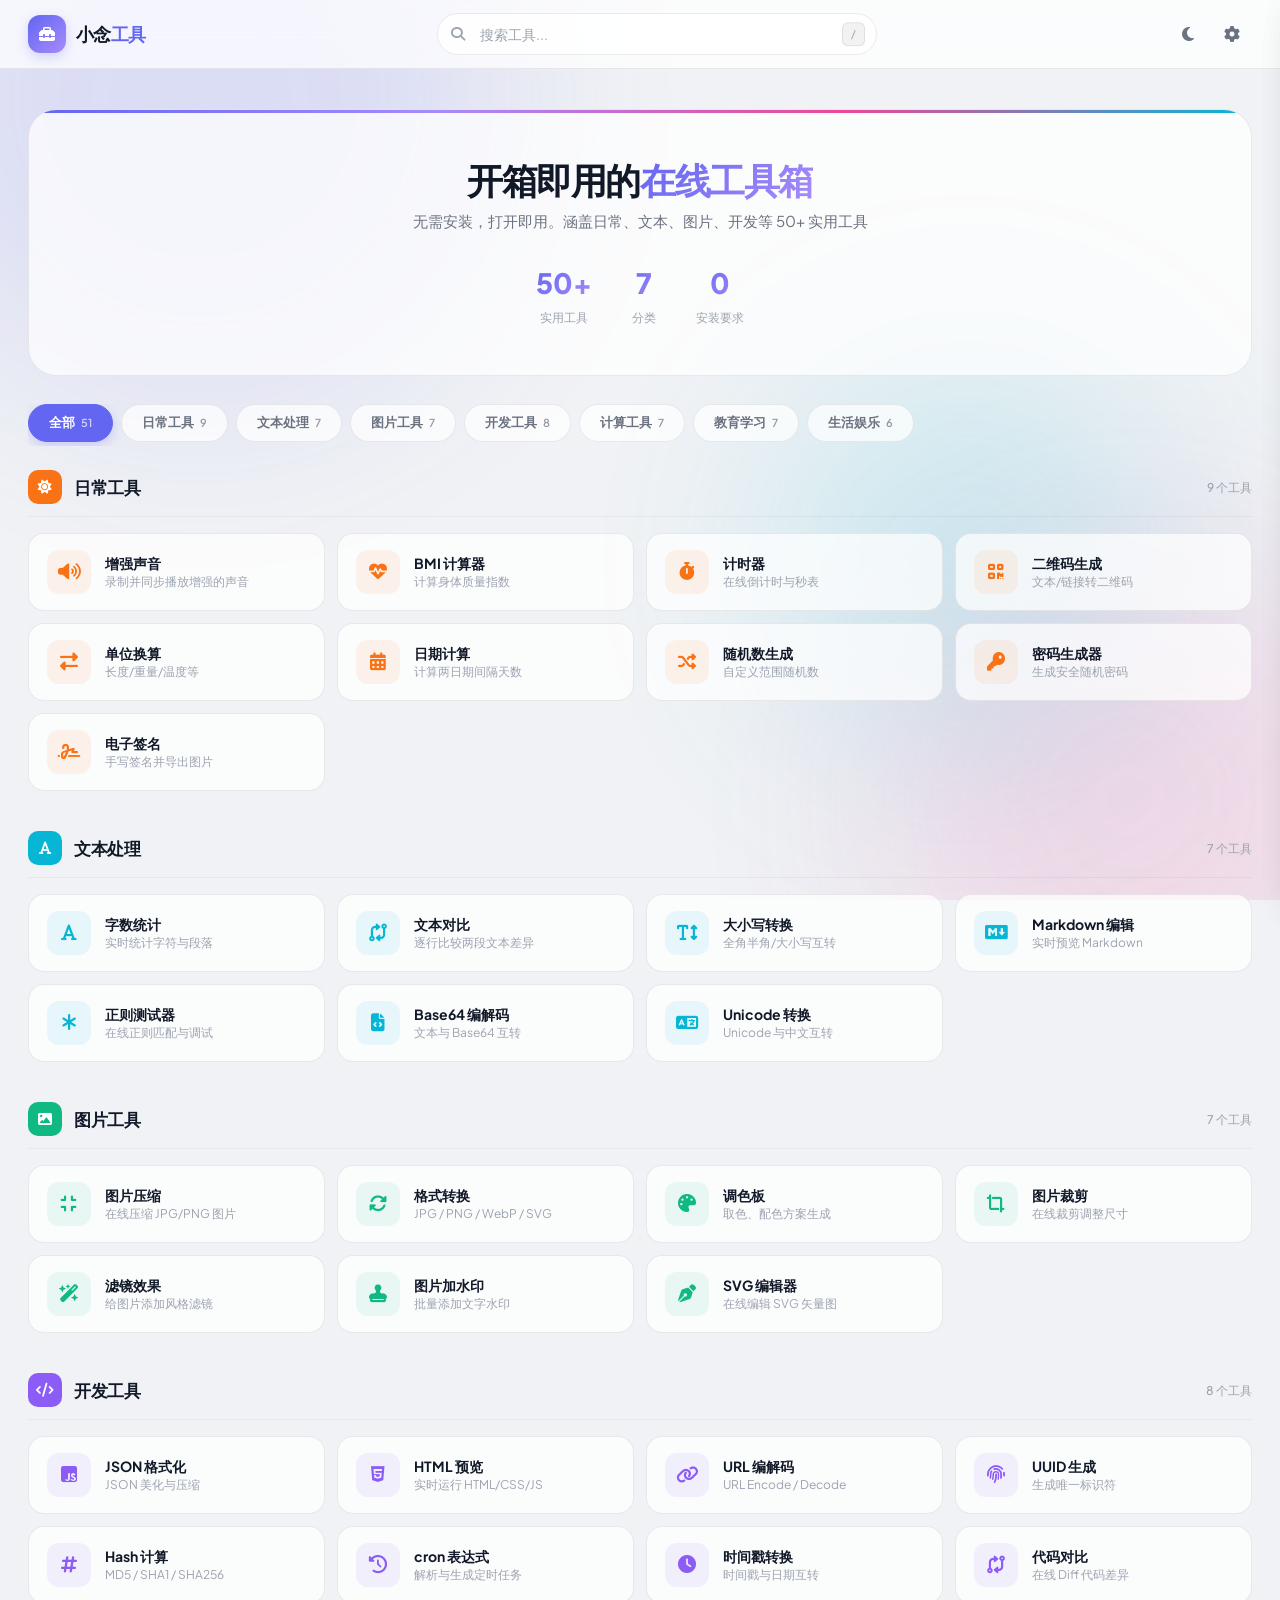
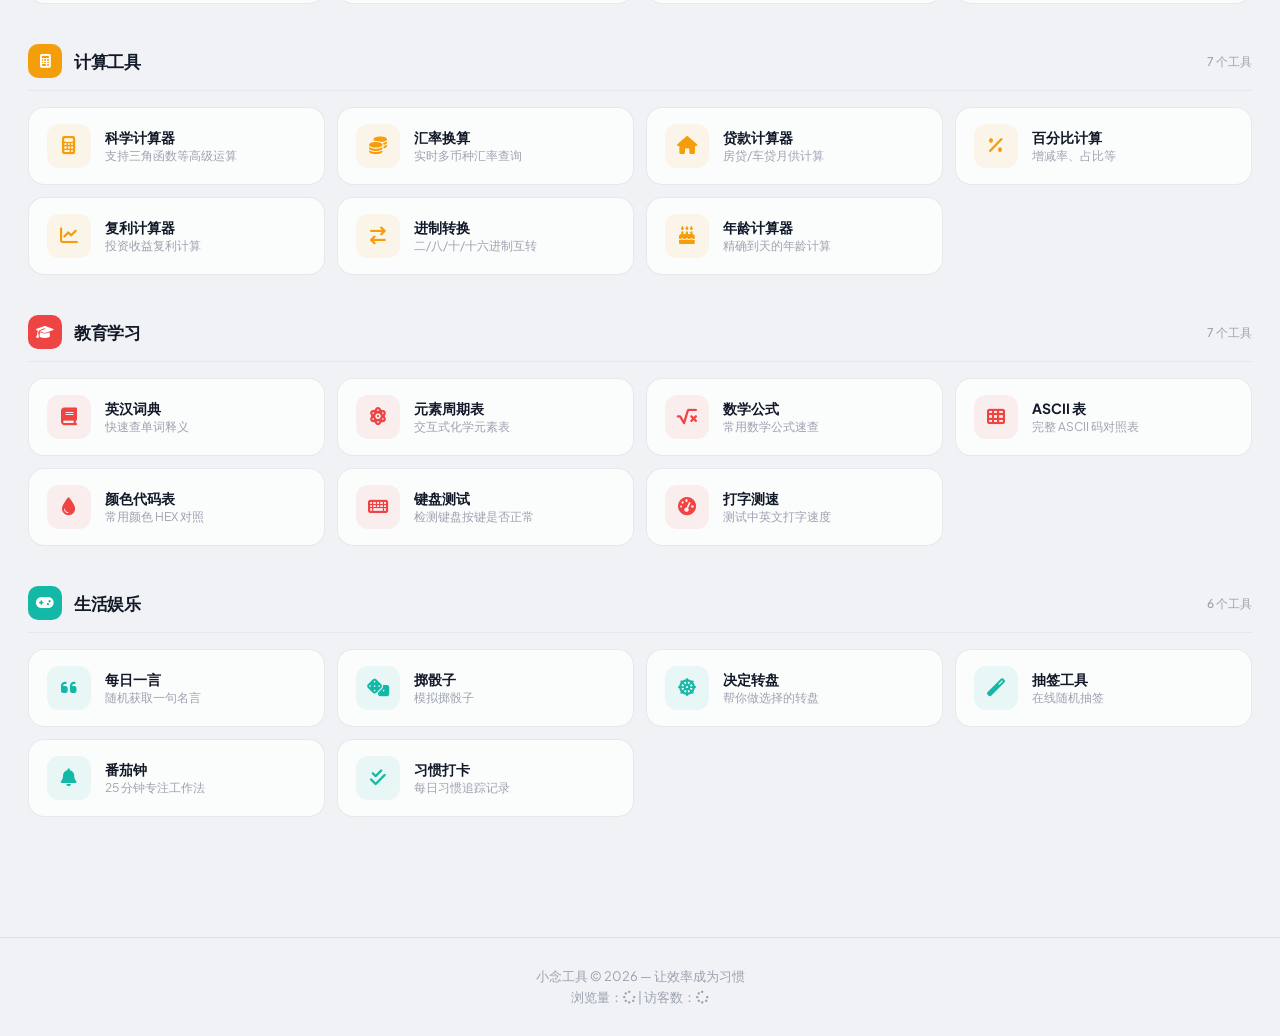
==== commit c2593edc: "更新 index.html" ====
--- a/index.html
+++ b/index.html
@@ -802,15 +802,9 @@
 
     <!-- ===== FOOTER ===== -->
     <footer class="footer">
-        <p>小念工具 &copy; 2026 &mdash; 让效率成为习惯<br>浏览量：<span id="busuanzi_site_pv" style="color:#0066ff;font-weight:bold"><i class="fa fa-spinner fa-spin"></i></span> | 访客数：<span id="busuanzi_site_uv" style="color:#0066ff;font-weight:bold"><i class="fa fa-spinner fa-spin"></i></span></p>
+        <p>小念工具 &copy; 2026 &mdash; 让效率成为习惯<br>浏览量：<span id="busuanzi_site_pv"><i class="fa fa-spinner fa-spin"></i></span> | 访客数：<span id="busuanzi_site_uv"><i class="fa fa-spinner fa-spin"></i></span></p>
     </footer>
 <script src="//cdn.busuanzi.cc/busuanzi/3.6.9/busuanzi.min.js" defer></script>
-今日总访问量 <span id="busuanzi_today_pv">加载中...</span> 次
-今日总访客数 <span id="busuanzi_today_uv">加载中...</span> 人
-本站总访问量 <span id="busuanzi_site_pv">加载中...</span> 次
-本站总访客数 <span id="busuanzi_site_uv">加载中...</span> 人
-本页总阅读量 <span id="busuanzi_page_pv">加载中...</span> 次
-本页总访客数 <span id="busuanzi_page_uv">加载中...</span> 人
     <!-- ===== SETTINGS PANEL ===== -->
     <div class="settings-overlay" id="settingsOverlay"></div>
     <aside class="settings-panel" id="settingsPanel">
@@ -937,8 +931,6 @@
 
     <!-- Back to top -->
     <button class="back-to-top" id="backToTop"><i class="fa-solid fa-arrow-up"></i></button>
-
-<script async src="https://busuanzi.ibruce.info/busuanzi/2.3/busuanzi.pure.mini.js"></script>
 
     <script>
     // ==================== RENDER ====================
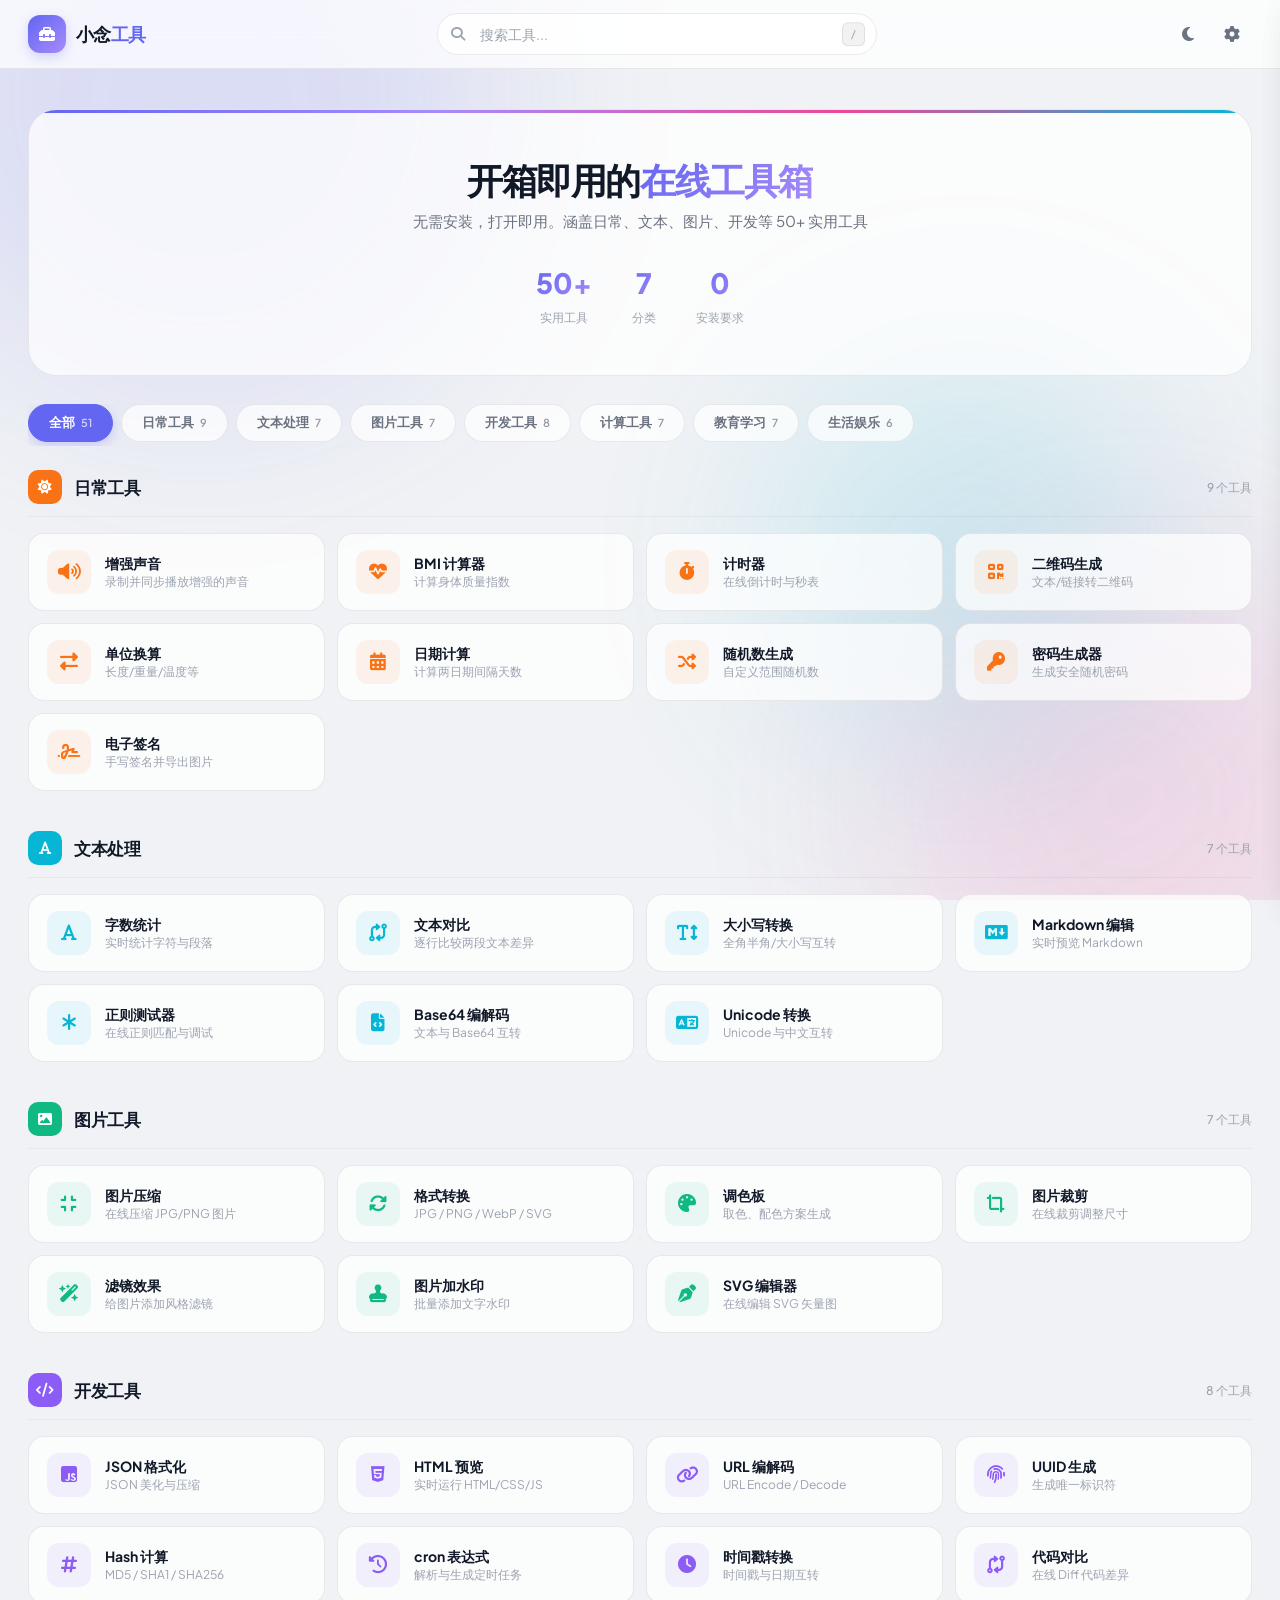
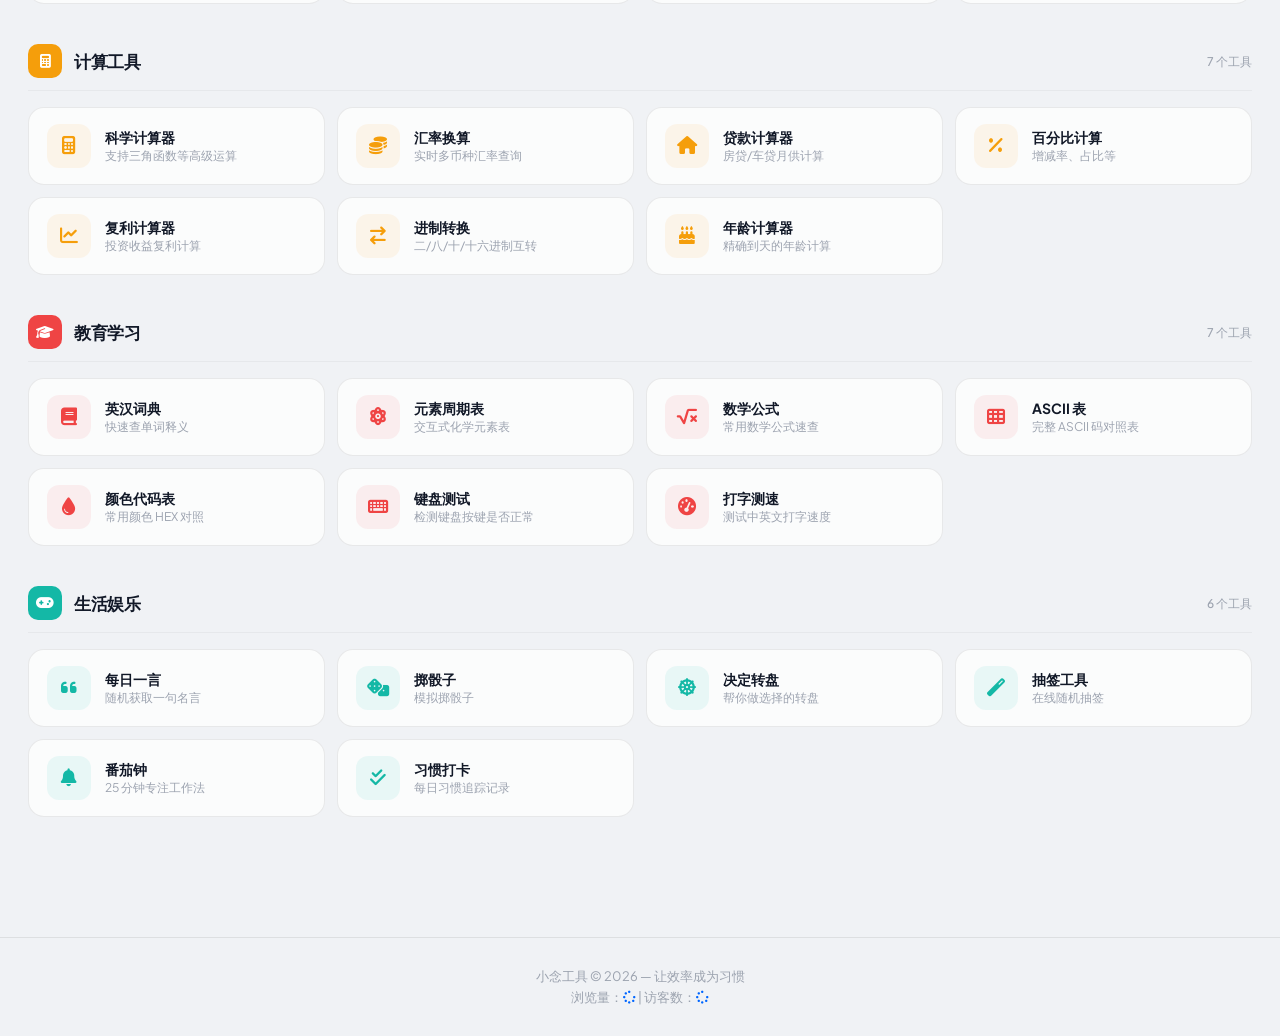
==== commit 19479d23: "更新 index.html" ====
--- a/index.html
+++ b/index.html
@@ -802,7 +802,7 @@
 
     <!-- ===== FOOTER ===== -->
     <footer class="footer">
-        <p>小念工具 &copy; 2026 &mdash; 让效率成为习惯<br>浏览量：<span id="busuanzi_site_pv"><i class="fa fa-spinner fa-spin"></i></span> | 访客数：<span id="busuanzi_site_uv"><i class="fa fa-spinner fa-spin"></i></span></p>
+        <p>小念工具 &copy; 2026 &mdash; 让效率成为习惯<br>浏览量：<span id="busuanzi_site_pv" style="color:#0066ff;font-weight:bold"><i class="fa fa-spinner fa-spin"></i></span> | 访客数：<span id="busuanzi_site_uv" style="color:#0066ff;font-weight:bold"><i class="fa fa-spinner fa-spin"></i></span></p>
     </footer>
 <script src="//cdn.busuanzi.cc/busuanzi/3.6.9/busuanzi.min.js" defer></script>
     <!-- ===== SETTINGS PANEL ===== -->
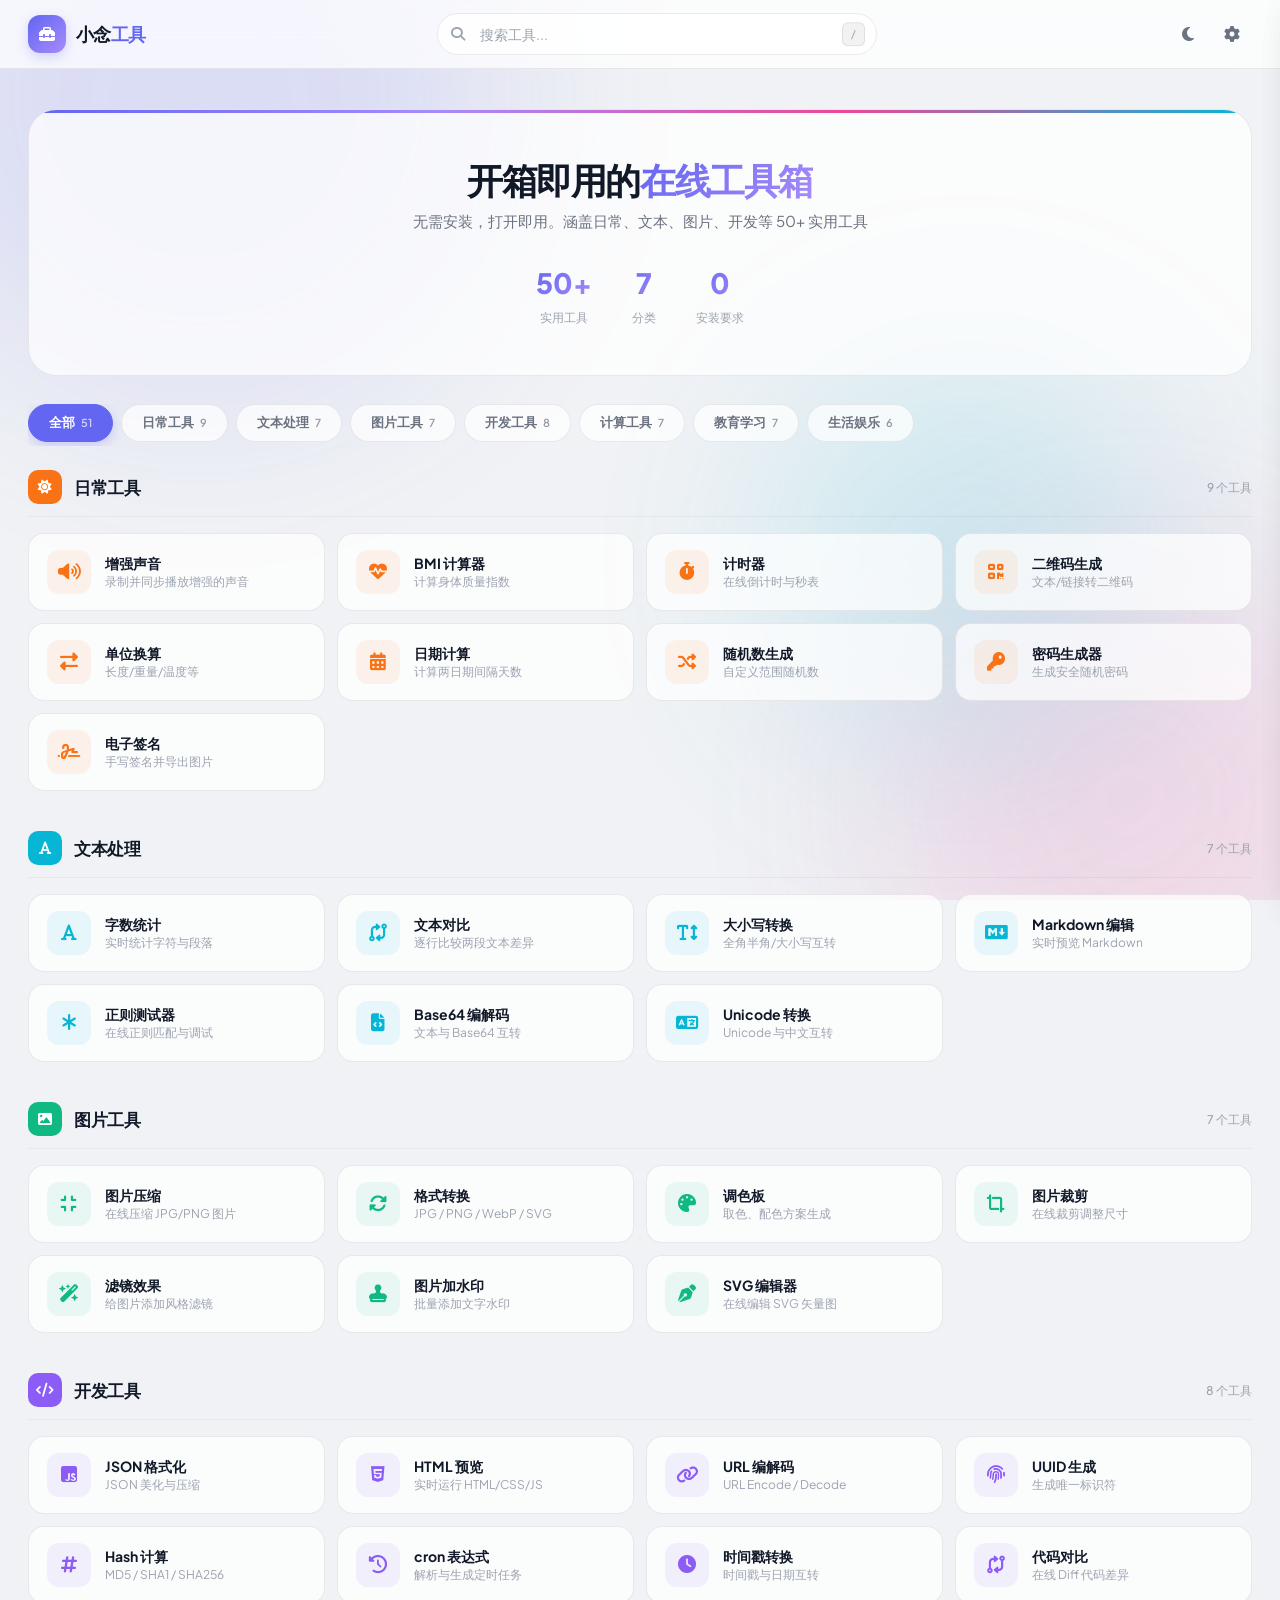
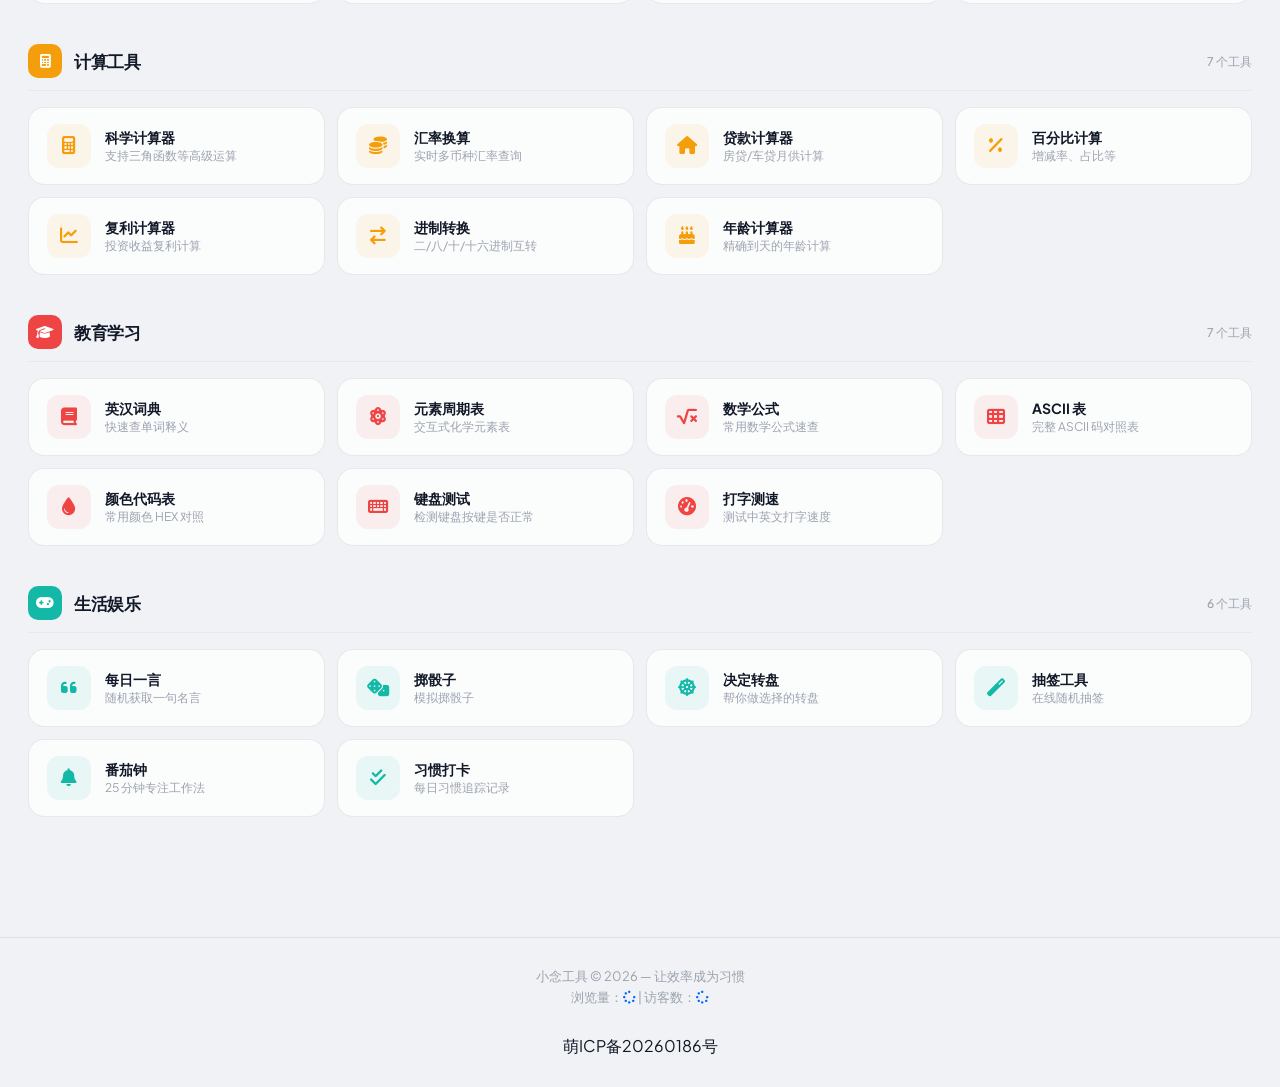
==== commit bf06f36f: "更新 index.html" ====
--- a/index.html
+++ b/index.html
@@ -802,7 +802,7 @@
 
     <!-- ===== FOOTER ===== -->
     <footer class="footer">
-        <p>小念工具 &copy; 2026 &mdash; 让效率成为习惯<br>浏览量：<span id="busuanzi_site_pv" style="color:#0066ff;font-weight:bold"><i class="fa fa-spinner fa-spin"></i></span> | 访客数：<span id="busuanzi_site_uv" style="color:#0066ff;font-weight:bold"><i class="fa fa-spinner fa-spin"></i></span></p>
+        <p>小念工具 &copy; 2026 &mdash; 让效率成为习惯<br>浏览量：<span id="busuanzi_site_pv" style="color:#0066ff;font-weight:bold"><i class="fa fa-spinner fa-spin"></i></span> | 访客数：<span id="busuanzi_site_uv" style="color:#0066ff;font-weight:bold"><i class="fa fa-spinner fa-spin"></i></span></p><br><a href="https://icp.gov.moe/?keyword=20260186" target="_blank">萌ICP备20260186号</a>
     </footer>
 <script src="//cdn.busuanzi.cc/busuanzi/3.6.9/busuanzi.min.js" defer></script>
     <!-- ===== SETTINGS PANEL ===== -->
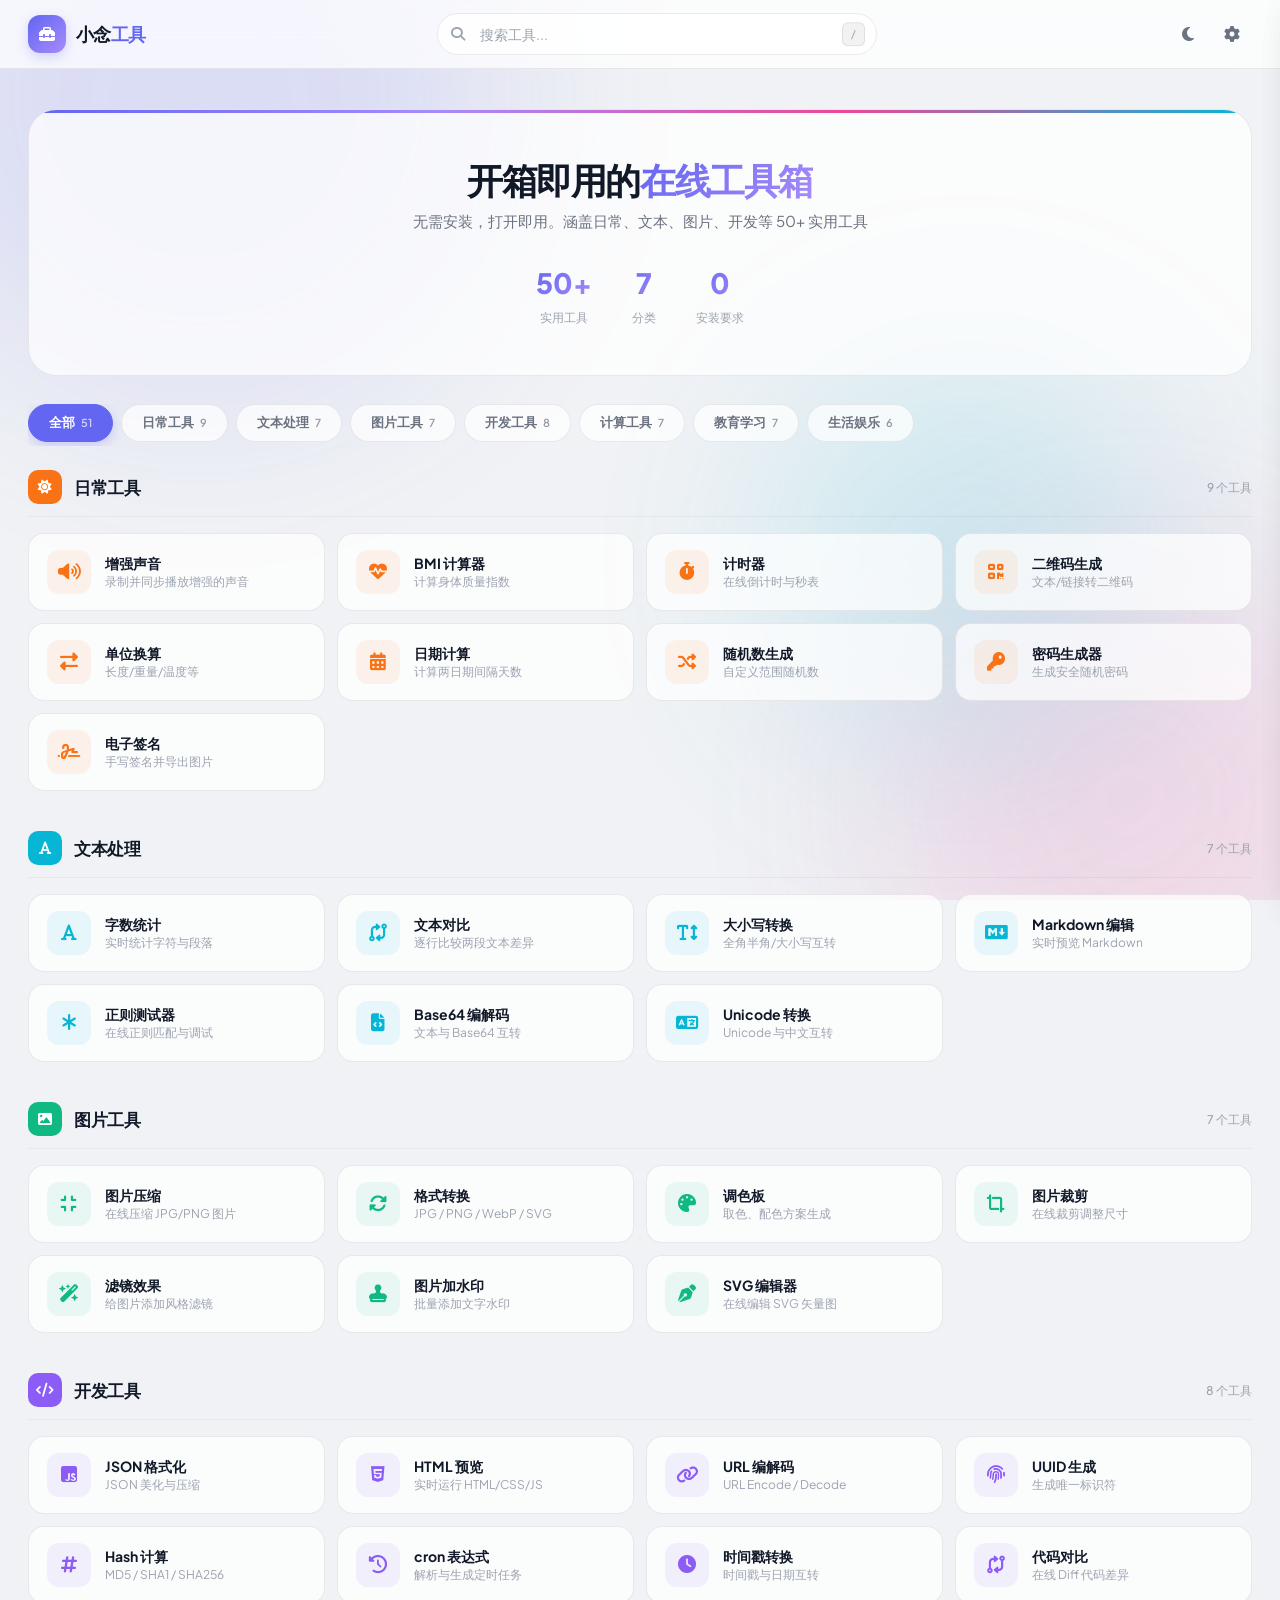
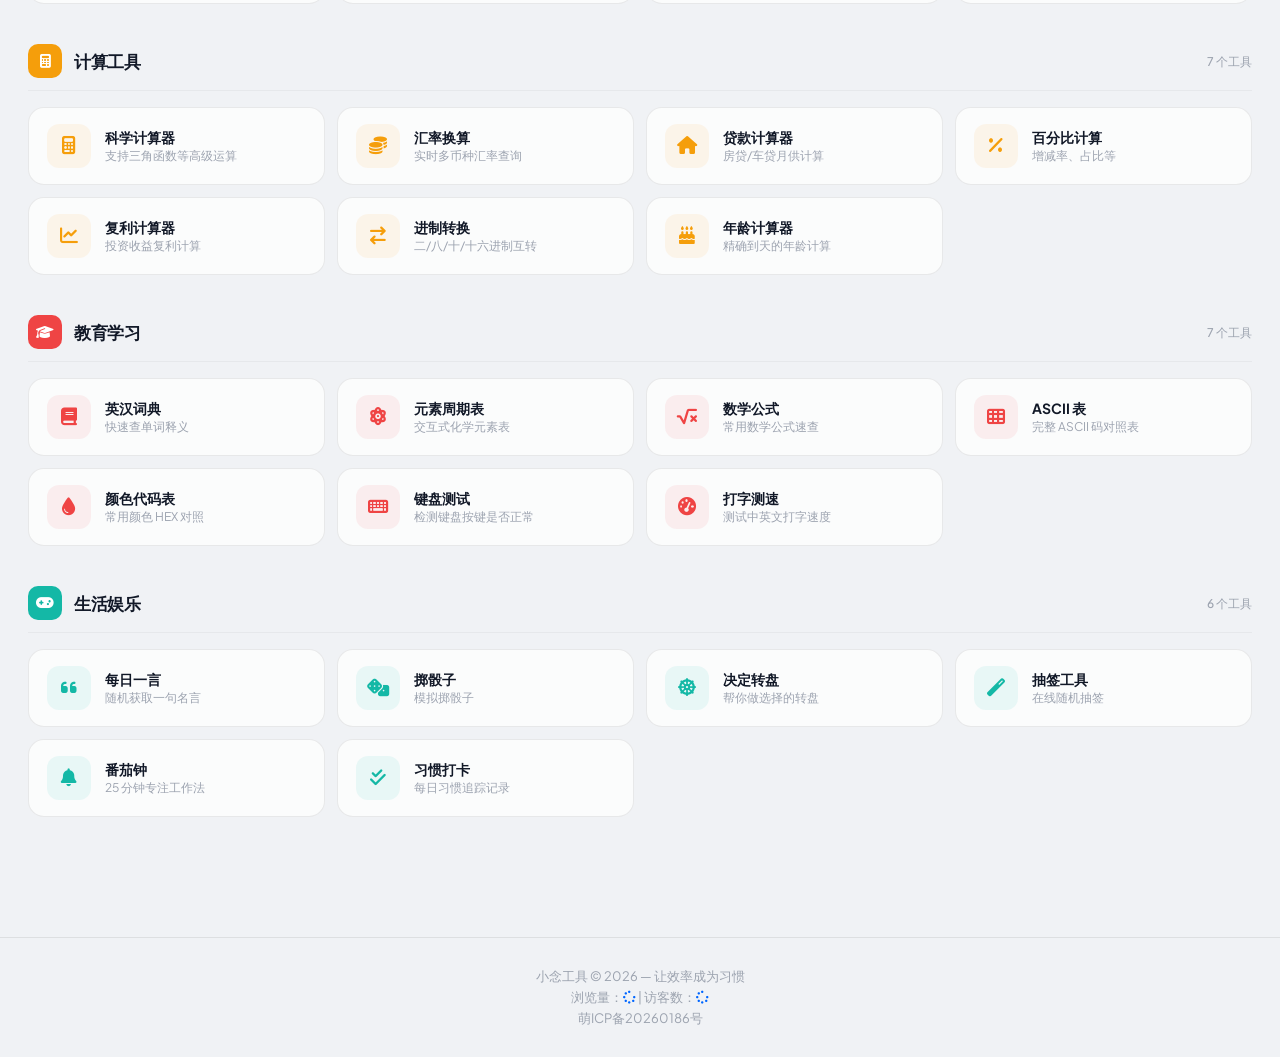
==== commit 6c0736e0: "更新 index.html" ====
--- a/index.html
+++ b/index.html
@@ -802,7 +802,7 @@
 
     <!-- ===== FOOTER ===== -->
     <footer class="footer">
-        <p>小念工具 &copy; 2026 &mdash; 让效率成为习惯<br>浏览量：<span id="busuanzi_site_pv" style="color:#0066ff;font-weight:bold"><i class="fa fa-spinner fa-spin"></i></span> | 访客数：<span id="busuanzi_site_uv" style="color:#0066ff;font-weight:bold"><i class="fa fa-spinner fa-spin"></i></span></p><br><a href="https://icp.gov.moe/?keyword=20260186" target="_blank">萌ICP备20260186号</a>
+        <p>小念工具 &copy; 2026 &mdash; 让效率成为习惯<br>浏览量：<span id="busuanzi_site_pv" style="color:#0066ff;font-weight:bold"><i class="fa fa-spinner fa-spin"></i></span> | 访客数：<span id="busuanzi_site_uv" style="color:#0066ff;font-weight:bold"><i class="fa fa-spinner fa-spin"></i></span><br><a href="https://icp.gov.moe/?keyword=20260186" target="_blank">萌ICP备20260186号</a></p>
     </footer>
 <script src="//cdn.busuanzi.cc/busuanzi/3.6.9/busuanzi.min.js" defer></script>
     <!-- ===== SETTINGS PANEL ===== -->
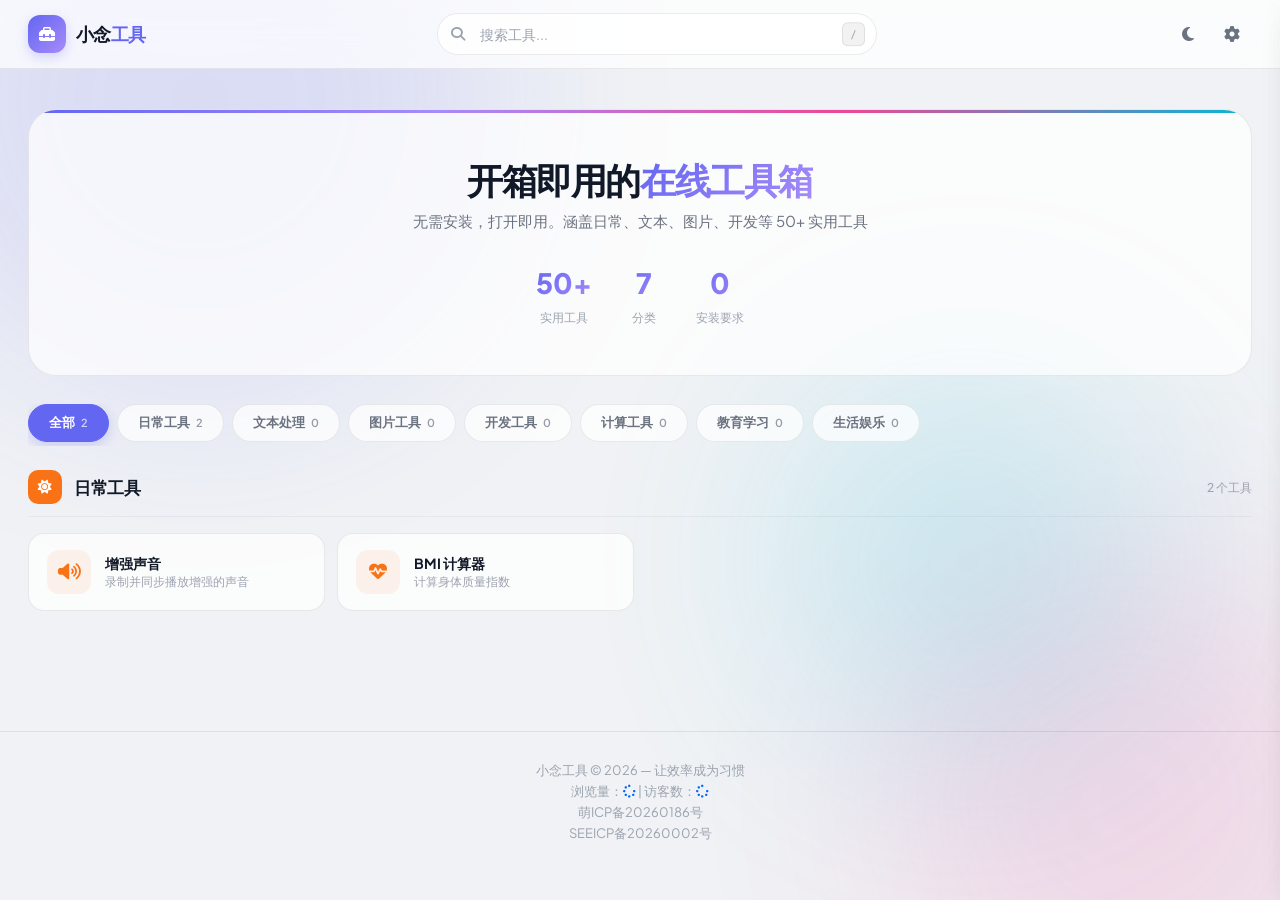
==== commit 00439d51: "更新 index.html" ====
--- a/index.html
+++ b/index.html
@@ -802,7 +802,7 @@
 
     <!-- ===== FOOTER ===== -->
     <footer class="footer">
-        <p>小念工具 &copy; 2026 &mdash; 让效率成为习惯<br>浏览量：<span id="busuanzi_site_pv" style="color:#0066ff;font-weight:bold"><i class="fa fa-spinner fa-spin"></i></span> | 访客数：<span id="busuanzi_site_uv" style="color:#0066ff;font-weight:bold"><i class="fa fa-spinner fa-spin"></i></span><br><a href="https://icp.gov.moe/?keyword=20260186" target="_blank">萌ICP备20260186号</a></p>
+        <p>小念工具 &copy; 2026 &mdash; 让效率成为习惯<br>浏览量：<span id="busuanzi_site_pv" style="color:#0066ff;font-weight:bold"><i class="fa fa-spinner fa-spin"></i></span> | 访客数：<span id="busuanzi_site_uv" style="color:#0066ff;font-weight:bold"><i class="fa fa-spinner fa-spin"></i></span><br><a href="https://icp.gov.moe/?keyword=20260186" target="_blank">萌ICP备20260186号</a><br><a href="https://icp.liseezn.top/id.php?keyword=20260002" target="_blank">SEEICP备20260002号</a></p>
     </footer>
 <script src="//cdn.busuanzi.cc/busuanzi/3.6.9/busuanzi.min.js" defer></script>
     <!-- ===== SETTINGS PANEL ===== -->
